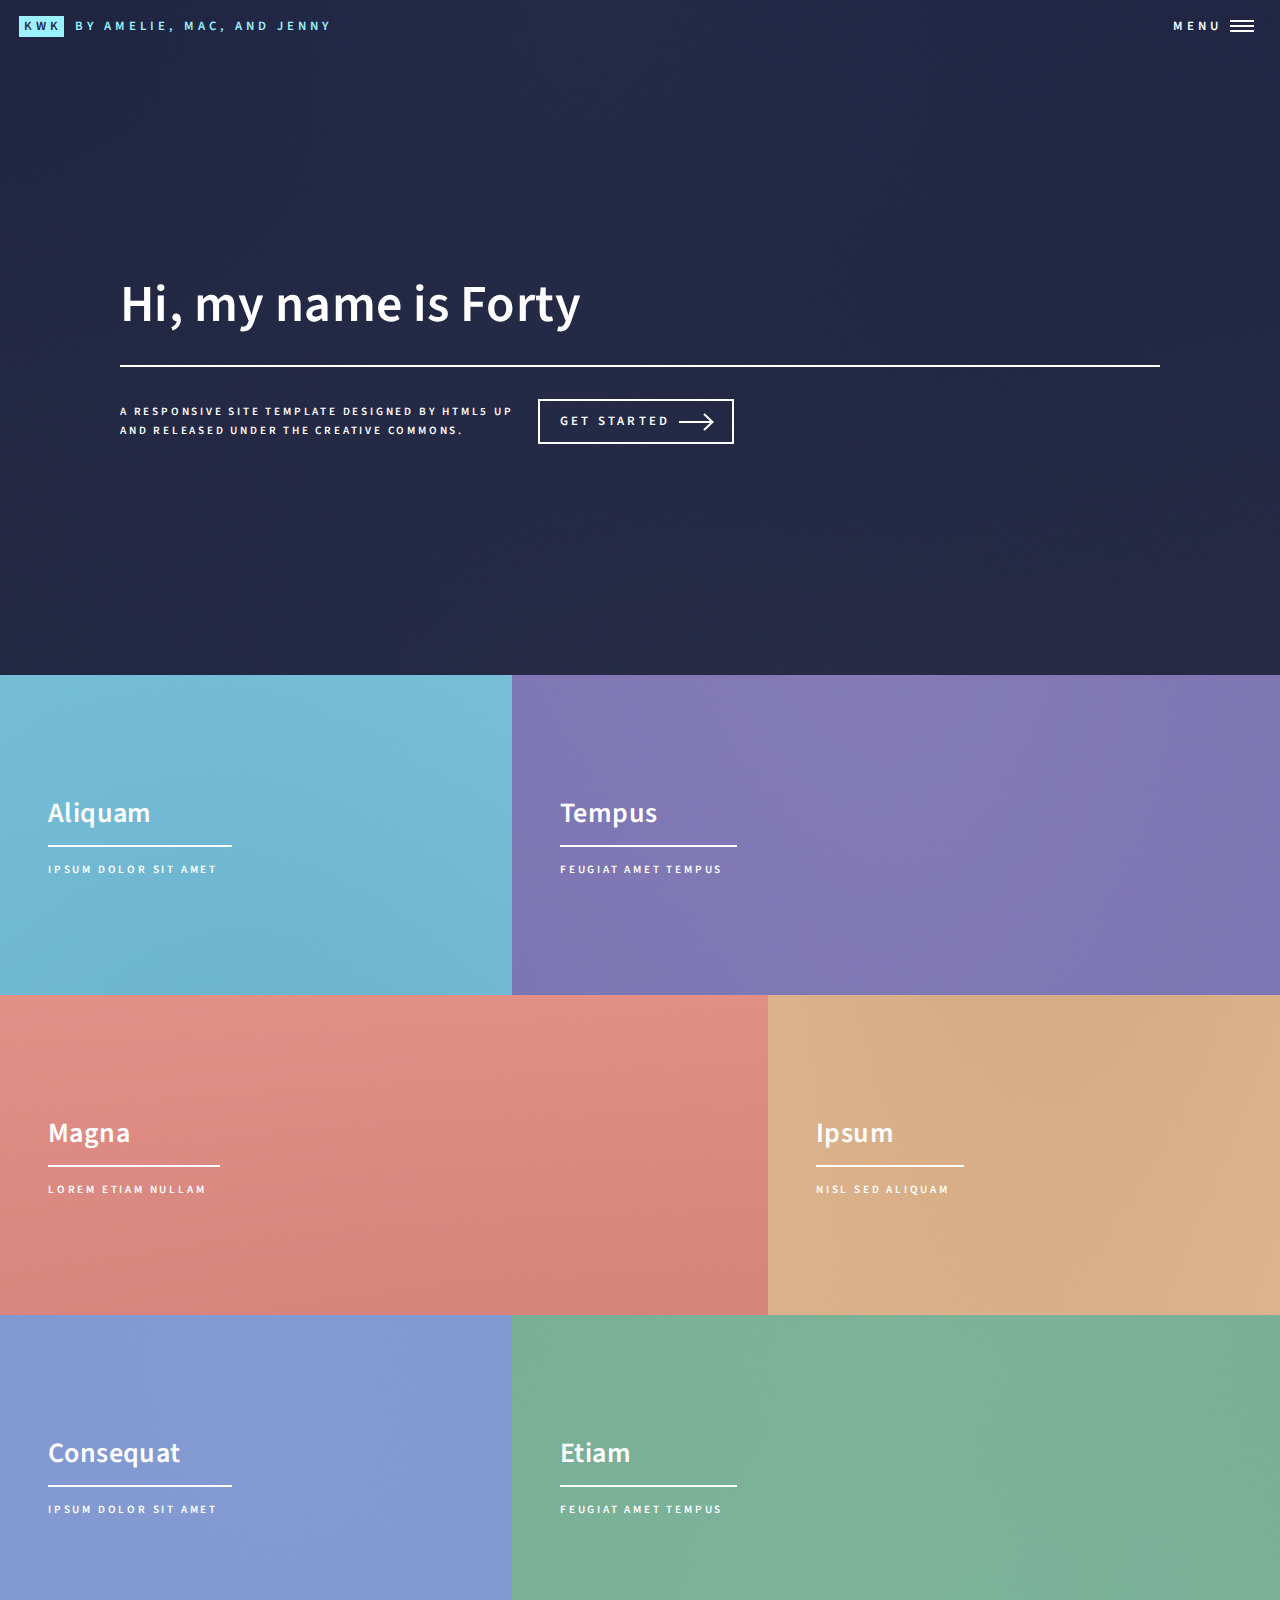
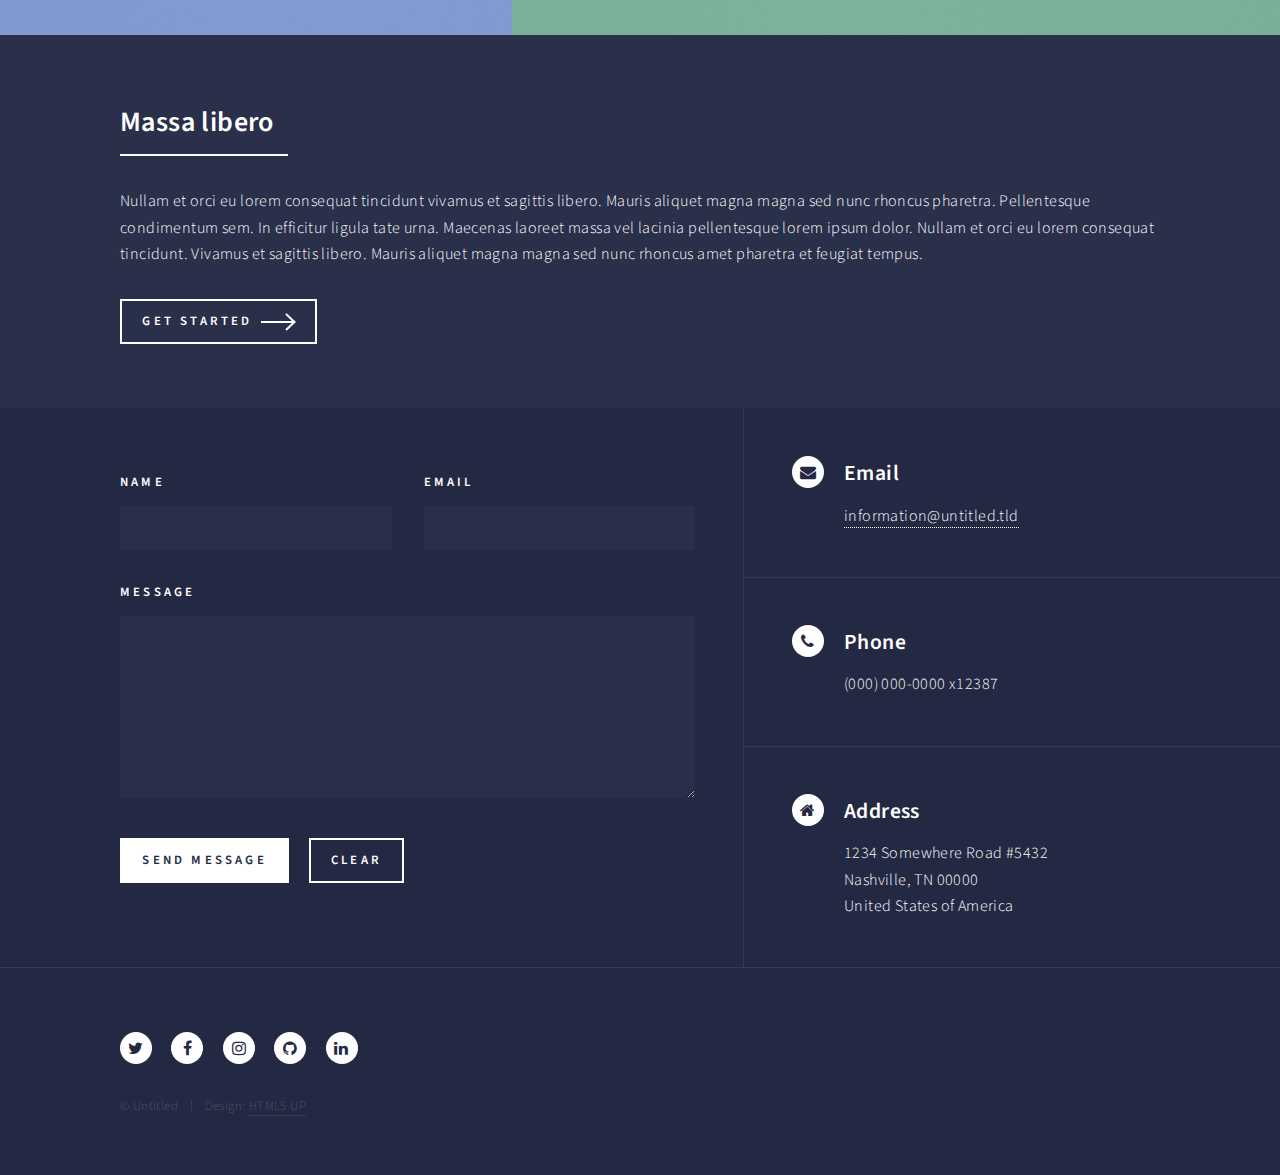
==== index.html @ 44b072e2 "Worked on website" ====
<!DOCTYPE HTML>
<!--
	Forty by HTML5 UP
	html5up.net | @ajlkn
	Free for personal and commercial use under the CCA 3.0 license (html5up.net/license)
-->
<html>
	<head>
		
		<meta charset="utf-8" />
		<meta name="viewport" content="width=device-width, initial-scale=1, user-scalable=no" />
		<!--[if lte IE 8]><script src="assets/js/ie/html5shiv.js"></script><![endif]-->
		<link rel="stylesheet" href="assets/css/main.css" />
		<!--[if lte IE 9]><link rel="stylesheet" href="assets/css/ie9.css" /><![endif]-->
		<!--[if lte IE 8]><link rel="stylesheet" href="assets/css/ie8.css" /><![endif]-->
	</head>
	<body>

		<!-- Wrapper -->
			<div id="wrapper">

				<!-- Header -->
					<header id="header" class="alt">
						<a href="index.html" class="logo"><strong>KWK</strong> <span>by Amelie, Mac, and Jenny</span></a>
						<nav>
							<a href="#menu">Menu</a>
						</nav>
					</header>

			

				<!-- Banner -->
					<section id="banner" class="major">
						<div class="inner">
							<header class="major">
								<h1>Hi, my name is Forty</h1>
							</header>
							<div class="content">
								<p>A responsive site template designed by HTML5 UP<br />
								and released under the Creative Commons.</p>
								<ul class="actions">
									<li><a href="#one" class="button next scrolly">Get Started</a></li>
								</ul>
							</div>
						</div>
					</section>

				<!-- Main -->
					<div id="main">

						<!-- One -->
							<section id="one" class="tiles">
								<article>
									<span class="image">
										<img src="images/pic01.jpg" alt="" />
									</span>
									<header class="major">
										<h3><a href="landing.html" class="link">Aliquam</a></h3>
										<p>Ipsum dolor sit amet</p>
									</header>
								</article>
								<article>
									<span class="image">
										<img src="images/pic02.jpg" alt="" />
									</span>
									<header class="major">
										<h3><a href="landing.html" class="link">Tempus</a></h3>
										<p>feugiat amet tempus</p>
									</header>
								</article>
								<article>
									<span class="image">
										<img src="images/pic03.jpg" alt="" />
									</span>
									<header class="major">
										<h3><a href="landing.html" class="link">Magna</a></h3>
										<p>Lorem etiam nullam</p>
									</header>
								</article>
								<article>
									<span class="image">
										<img src="images/pic04.jpg" alt="" />
									</span>
									<header class="major">
										<h3><a href="landing.html" class="link">Ipsum</a></h3>
										<p>Nisl sed aliquam</p>
									</header>
								</article>
								<article>
									<span class="image">
										<img src="images/pic05.jpg" alt="" />
									</span>
									<header class="major">
										<h3><a href="landing.html" class="link">Consequat</a></h3>
										<p>Ipsum dolor sit amet</p>
									</header>
								</article>
								<article>
									<span class="image">
										<img src="images/pic06.jpg" alt="" />
									</span>
									<header class="major">
										<h3><a href="landing.html" class="link">Etiam</a></h3>
										<p>Feugiat amet tempus</p>
									</header>
								</article>
							</section>

						<!-- Two -->
							<section id="two">
								<div class="inner">
									<header class="major">
										<h2>Massa libero</h2>
									</header>
									<p>Nullam et orci eu lorem consequat tincidunt vivamus et sagittis libero. Mauris aliquet magna magna sed nunc rhoncus pharetra. Pellentesque condimentum sem. In efficitur ligula tate urna. Maecenas laoreet massa vel lacinia pellentesque lorem ipsum dolor. Nullam et orci eu lorem consequat tincidunt. Vivamus et sagittis libero. Mauris aliquet magna magna sed nunc rhoncus amet pharetra et feugiat tempus.</p>
									<ul class="actions">
										<li><a href="landing.html" class="button next">Get Started</a></li>
									</ul>
								</div>
							</section>

					</div>

				<!-- Contact -->
					<section id="contact">
						<div class="inner">
							<section>
								<form method="post" action="#">
									<div class="field half first">
										<label for="name">Name</label>
										<input type="text" name="name" id="name" />
									</div>
									<div class="field half">
										<label for="email">Email</label>
										<input type="text" name="email" id="email" />
									</div>
									<div class="field">
										<label for="message">Message</label>
										<textarea name="message" id="message" rows="6"></textarea>
									</div>
									<ul class="actions">
										<li><input type="submit" value="Send Message" class="special" /></li>
										<li><input type="reset" value="Clear" /></li>
									</ul>
								</form>
							</section>
							<section class="split">
								<section>
									<div class="contact-method">
										<span class="icon alt fa-envelope"></span>
										<h3>Email</h3>
										<a href="#">information@untitled.tld</a>
									</div>
								</section>
								<section>
									<div class="contact-method">
										<span class="icon alt fa-phone"></span>
										<h3>Phone</h3>
										<span>(000) 000-0000 x12387</span>
									</div>
								</section>
								<section>
									<div class="contact-method">
										<span class="icon alt fa-home"></span>
										<h3>Address</h3>
										<span>1234 Somewhere Road #5432<br />
										Nashville, TN 00000<br />
										United States of America</span>
									</div>
								</section>
							</section>
						</div>
					</section>

				<!-- Footer -->
					<footer id="footer">
						<div class="inner">
							<ul class="icons">
								<li><a href="#" class="icon alt fa-twitter"><span class="label">Twitter</span></a></li>
								<li><a href="#" class="icon alt fa-facebook"><span class="label">Facebook</span></a></li>
								<li><a href="#" class="icon alt fa-instagram"><span class="label">Instagram</span></a></li>
								<li><a href="#" class="icon alt fa-github"><span class="label">GitHub</span></a></li>
								<li><a href="#" class="icon alt fa-linkedin"><span class="label">LinkedIn</span></a></li>
							</ul>
							<ul class="copyright">
								<li>&copy; Untitled</li><li>Design: <a href="https://html5up.net">HTML5 UP</a></li>
							</ul>
						</div>
					</footer>

			</div>

		<!-- Scripts -->
			<script src="assets/js/jquery.min.js"></script>
			<script src="assets/js/jquery.scrolly.min.js"></script>
			<script src="assets/js/jquery.scrollex.min.js"></script>
			<script src="assets/js/skel.min.js"></script>
			<script src="assets/js/util.js"></script>
			<!--[if lte IE 8]><script src="assets/js/ie/respond.min.js"></script><![endif]-->
			<script src="assets/js/main.js"></script>

	</body>
</html>
---- assets/css/main.css ----
@import url(font-awesome.min.css);
@import url("https://fonts.googleapis.com/css?family=Source+Sans+Pro:300,300italic,600,600italic");

/*
	Forty by HTML5 UP
	html5up.net | @ajlkn
	Free for personal and commercial use under the CCA 3.0 license (html5up.net/license)
*/

/* Reset */

	html, body, div, span, applet, object, iframe, h1, h2, h3, h4, h5, h6, p, blockquote, pre, a, abbr, acronym, address, big, cite, code, del, dfn, em, img, ins, kbd, q, s, samp, small, strike, strong, sub, sup, tt, var, b, u, i, center, dl, dt, dd, ol, ul, li, fieldset, form, label, legend, table, caption, tbody, tfoot, thead, tr, th, td, article, aside, canvas, details, embed, figure, figcaption, footer, header, hgroup, menu, nav, output, ruby, section, summary, time, mark, audio, video {
		margin: 0;
		padding: 0;
		border: 0;
		font-size: 100%;
		font: inherit;
		vertical-align: baseline;
	}

	article, aside, details, figcaption, figure, footer, header, hgroup, menu, nav, section {
		display: block;
	}

	body {
		line-height: 1;
	}

	ol, ul {
		list-style: none;
	}

	blockquote, q {
		quotes: none;
	}

	blockquote:before, blockquote:after, q:before, q:after {
		content: '';
		content: none;
	}

	table {
		border-collapse: collapse;
		border-spacing: 0;
	}

	body {
		-webkit-text-size-adjust: none;
	}

/* Box Model */

	*, *:before, *:after {
		-moz-box-sizing: border-box;
		-webkit-box-sizing: border-box;
		box-sizing: border-box;
	}

/* Grid */

	.row {
		border-bottom: solid 1px transparent;
		-moz-box-sizing: border-box;
		-webkit-box-sizing: border-box;
		box-sizing: border-box;
	}

	.row > * {
		float: left;
		-moz-box-sizing: border-box;
		-webkit-box-sizing: border-box;
		box-sizing: border-box;
	}

	.row:after, .row:before {
		content: '';
		display: block;
		clear: both;
		height: 0;
	}

	.row.uniform > * > :first-child {
		margin-top: 0;
	}

	.row.uniform > * > :last-child {
		margin-bottom: 0;
	}

	.row.\30 \25 > * {
		padding: 0 0 0 0em;
	}

	.row.\30 \25 {
		margin: 0 0 -1px 0em;
	}

	.row.uniform.\30 \25 > * {
		padding: 0em 0 0 0em;
	}

	.row.uniform.\30 \25 {
		margin: 0em 0 -1px 0em;
	}

	.row > * {
		padding: 0 0 0 2em;
	}

	.row {
		margin: 0 0 -1px -2em;
	}

	.row.uniform > * {
		padding: 2em 0 0 2em;
	}

	.row.uniform {
		margin: -2em 0 -1px -2em;
	}

	.row.\32 00\25 > * {
		padding: 0 0 0 4em;
	}

	.row.\32 00\25 {
		margin: 0 0 -1px -4em;
	}

	.row.uniform.\32 00\25 > * {
		padding: 4em 0 0 4em;
	}

	.row.uniform.\32 00\25 {
		margin: -4em 0 -1px -4em;
	}

	.row.\31 50\25 > * {
		padding: 0 0 0 3em;
	}

	.row.\31 50\25 {
		margin: 0 0 -1px -3em;
	}

	.row.uniform.\31 50\25 > * {
		padding: 3em 0 0 3em;
	}

	.row.uniform.\31 50\25 {
		margin: -3em 0 -1px -3em;
	}

	.row.\35 0\25 > * {
		padding: 0 0 0 1em;
	}

	.row.\35 0\25 {
		margin: 0 0 -1px -1em;
	}

	.row.uniform.\35 0\25 > * {
		padding: 1em 0 0 1em;
	}

	.row.uniform.\35 0\25 {
		margin: -1em 0 -1px -1em;
	}

	.row.\32 5\25 > * {
		padding: 0 0 0 0.5em;
	}

	.row.\32 5\25 {
		margin: 0 0 -1px -0.5em;
	}

	.row.uniform.\32 5\25 > * {
		padding: 0.5em 0 0 0.5em;
	}

	.row.uniform.\32 5\25 {
		margin: -0.5em 0 -1px -0.5em;
	}

	.\31 2u, .\31 2u\24 {
		width: 100%;
		clear: none;
		margin-left: 0;
	}

	.\31 1u, .\31 1u\24 {
		width: 91.6666666667%;
		clear: none;
		margin-left: 0;
	}

	.\31 0u, .\31 0u\24 {
		width: 83.3333333333%;
		clear: none;
		margin-left: 0;
	}

	.\39 u, .\39 u\24 {
		width: 75%;
		clear: none;
		margin-left: 0;
	}

	.\38 u, .\38 u\24 {
		width: 66.6666666667%;
		clear: none;
		margin-left: 0;
	}

	.\37 u, .\37 u\24 {
		width: 58.3333333333%;
		clear: none;
		margin-left: 0;
	}

	.\36 u, .\36 u\24 {
		width: 50%;
		clear: none;
		margin-left: 0;
	}

	.\35 u, .\35 u\24 {
		width: 41.6666666667%;
		clear: none;
		margin-left: 0;
	}

	.\34 u, .\34 u\24 {
		width: 33.3333333333%;
		clear: none;
		margin-left: 0;
	}

	.\33 u, .\33 u\24 {
		width: 25%;
		clear: none;
		margin-left: 0;
	}

	.\32 u, .\32 u\24 {
		width: 16.6666666667%;
		clear: none;
		margin-left: 0;
	}

	.\31 u, .\31 u\24 {
		width: 8.3333333333%;
		clear: none;
		margin-left: 0;
	}

	.\31 2u\24 + *,
	.\31 1u\24 + *,
	.\31 0u\24 + *,
	.\39 u\24 + *,
	.\38 u\24 + *,
	.\37 u\24 + *,
	.\36 u\24 + *,
	.\35 u\24 + *,
	.\34 u\24 + *,
	.\33 u\24 + *,
	.\32 u\24 + *,
	.\31 u\24 + * {
		clear: left;
	}

	.\-11u {
		margin-left: 91.66667%;
	}

	.\-10u {
		margin-left: 83.33333%;
	}

	.\-9u {
		margin-left: 75%;
	}

	.\-8u {
		margin-left: 66.66667%;
	}

	.\-7u {
		margin-left: 58.33333%;
	}

	.\-6u {
		margin-left: 50%;
	}

	.\-5u {
		margin-left: 41.66667%;
	}

	.\-4u {
		margin-left: 33.33333%;
	}

	.\-3u {
		margin-left: 25%;
	}

	.\-2u {
		margin-left: 16.66667%;
	}

	.\-1u {
		margin-left: 8.33333%;
	}

	@media screen and (max-width: 1680px) {

		.row > * {
			padding: 0 0 0 2em;
		}

		.row {
			margin: 0 0 -1px -2em;
		}

		.row.uniform > * {
			padding: 2em 0 0 2em;
		}

		.row.uniform {
			margin: -2em 0 -1px -2em;
		}

		.row.\32 00\25 > * {
			padding: 0 0 0 4em;
		}

		.row.\32 00\25 {
			margin: 0 0 -1px -4em;
		}

		.row.uniform.\32 00\25 > * {
			padding: 4em 0 0 4em;
		}

		.row.uniform.\32 00\25 {
			margin: -4em 0 -1px -4em;
		}

		.row.\31 50\25 > * {
			padding: 0 0 0 3em;
		}

		.row.\31 50\25 {
			margin: 0 0 -1px -3em;
		}

		.row.uniform.\31 50\25 > * {
			padding: 3em 0 0 3em;
		}

		.row.uniform.\31 50\25 {
			margin: -3em 0 -1px -3em;
		}

		.row.\35 0\25 > * {
			padding: 0 0 0 1em;
		}

		.row.\35 0\25 {
			margin: 0 0 -1px -1em;
		}

		.row.uniform.\35 0\25 > * {
			padding: 1em 0 0 1em;
		}

		.row.uniform.\35 0\25 {
			margin: -1em 0 -1px -1em;
		}

		.row.\32 5\25 > * {
			padding: 0 0 0 0.5em;
		}

		.row.\32 5\25 {
			margin: 0 0 -1px -0.5em;
		}

		.row.uniform.\32 5\25 > * {
			padding: 0.5em 0 0 0.5em;
		}

		.row.uniform.\32 5\25 {
			margin: -0.5em 0 -1px -0.5em;
		}

		.\31 2u\28xlarge\29, .\31 2u\24\28xlarge\29 {
			width: 100%;
			clear: none;
			margin-left: 0;
		}

		.\31 1u\28xlarge\29, .\31 1u\24\28xlarge\29 {
			width: 91.6666666667%;
			clear: none;
			margin-left: 0;
		}

		.\31 0u\28xlarge\29, .\31 0u\24\28xlarge\29 {
			width: 83.3333333333%;
			clear: none;
			margin-left: 0;
		}

		.\39 u\28xlarge\29, .\39 u\24\28xlarge\29 {
			width: 75%;
			clear: none;
			margin-left: 0;
		}

		.\38 u\28xlarge\29, .\38 u\24\28xlarge\29 {
			width: 66.6666666667%;
			clear: none;
			margin-left: 0;
		}

		.\37 u\28xlarge\29, .\37 u\24\28xlarge\29 {
			width: 58.3333333333%;
			clear: none;
			margin-left: 0;
		}

		.\36 u\28xlarge\29, .\36 u\24\28xlarge\29 {
			width: 50%;
			clear: none;
			margin-left: 0;
		}

		.\35 u\28xlarge\29, .\35 u\24\28xlarge\29 {
			width: 41.6666666667%;
			clear: none;
			margin-left: 0;
		}

		.\34 u\28xlarge\29, .\34 u\24\28xlarge\29 {
			width: 33.3333333333%;
			clear: none;
			margin-left: 0;
		}

		.\33 u\28xlarge\29, .\33 u\24\28xlarge\29 {
			width: 25%;
			clear: none;
			margin-left: 0;
		}

		.\32 u\28xlarge\29, .\32 u\24\28xlarge\29 {
			width: 16.6666666667%;
			clear: none;
			margin-left: 0;
		}

		.\31 u\28xlarge\29, .\31 u\24\28xlarge\29 {
			width: 8.3333333333%;
			clear: none;
			margin-left: 0;
		}

		.\31 2u\24\28xlarge\29 + *,
		.\31 1u\24\28xlarge\29 + *,
		.\31 0u\24\28xlarge\29 + *,
		.\39 u\24\28xlarge\29 + *,
		.\38 u\24\28xlarge\29 + *,
		.\37 u\24\28xlarge\29 + *,
		.\36 u\24\28xlarge\29 + *,
		.\35 u\24\28xlarge\29 + *,
		.\34 u\24\28xlarge\29 + *,
		.\33 u\24\28xlarge\29 + *,
		.\32 u\24\28xlarge\29 + *,
		.\31 u\24\28xlarge\29 + * {
			clear: left;
		}

		.\-11u\28xlarge\29 {
			margin-left: 91.66667%;
		}

		.\-10u\28xlarge\29 {
			margin-left: 83.33333%;
		}

		.\-9u\28xlarge\29 {
			margin-left: 75%;
		}

		.\-8u\28xlarge\29 {
			margin-left: 66.66667%;
		}

		.\-7u\28xlarge\29 {
			margin-left: 58.33333%;
		}

		.\-6u\28xlarge\29 {
			margin-left: 50%;
		}

		.\-5u\28xlarge\29 {
			margin-left: 41.66667%;
		}

		.\-4u\28xlarge\29 {
			margin-left: 33.33333%;
		}

		.\-3u\28xlarge\29 {
			margin-left: 25%;
		}

		.\-2u\28xlarge\29 {
			margin-left: 16.66667%;
		}

		.\-1u\28xlarge\29 {
			margin-left: 8.33333%;
		}

	}

	@media screen and (max-width: 1280px) {

		.row > * {
			padding: 0 0 0 1.5em;
		}

		.row {
			margin: 0 0 -1px -1.5em;
		}

		.row.uniform > * {
			padding: 1.5em 0 0 1.5em;
		}

		.row.uniform {
			margin: -1.5em 0 -1px -1.5em;
		}

		.row.\32 00\25 > * {
			padding: 0 0 0 3em;
		}

		.row.\32 00\25 {
			margin: 0 0 -1px -3em;
		}

		.row.uniform.\32 00\25 > * {
			padding: 3em 0 0 3em;
		}

		.row.uniform.\32 00\25 {
			margin: -3em 0 -1px -3em;
		}

		.row.\31 50\25 > * {
			padding: 0 0 0 2.25em;
		}

		.row.\31 50\25 {
			margin: 0 0 -1px -2.25em;
		}

		.row.uniform.\31 50\25 > * {
			padding: 2.25em 0 0 2.25em;
		}

		.row.uniform.\31 50\25 {
			margin: -2.25em 0 -1px -2.25em;
		}

		.row.\35 0\25 > * {
			padding: 0 0 0 0.75em;
		}

		.row.\35 0\25 {
			margin: 0 0 -1px -0.75em;
		}

		.row.uniform.\35 0\25 > * {
			padding: 0.75em 0 0 0.75em;
		}

		.row.uniform.\35 0\25 {
			margin: -0.75em 0 -1px -0.75em;
		}

		.row.\32 5\25 > * {
			padding: 0 0 0 0.375em;
		}

		.row.\32 5\25 {
			margin: 0 0 -1px -0.375em;
		}

		.row.uniform.\32 5\25 > * {
			padding: 0.375em 0 0 0.375em;
		}

		.row.uniform.\32 5\25 {
			margin: -0.375em 0 -1px -0.375em;
		}

		.\31 2u\28large\29, .\31 2u\24\28large\29 {
			width: 100%;
			clear: none;
			margin-left: 0;
		}

		.\31 1u\28large\29, .\31 1u\24\28large\29 {
			width: 91.6666666667%;
			clear: none;
			margin-left: 0;
		}

		.\31 0u\28large\29, .\31 0u\24\28large\29 {
			width: 83.3333333333%;
			clear: none;
			margin-left: 0;
		}

		.\39 u\28large\29, .\39 u\24\28large\29 {
			width: 75%;
			clear: none;
			margin-left: 0;
		}

		.\38 u\28large\29, .\38 u\24\28large\29 {
			width: 66.6666666667%;
			clear: none;
			margin-left: 0;
		}

		.\37 u\28large\29, .\37 u\24\28large\29 {
			width: 58.3333333333%;
			clear: none;
			margin-left: 0;
		}

		.\36 u\28large\29, .\36 u\24\28large\29 {
			width: 50%;
			clear: none;
			margin-left: 0;
		}

		.\35 u\28large\29, .\35 u\24\28large\29 {
			width: 41.6666666667%;
			clear: none;
			margin-left: 0;
		}

		.\34 u\28large\29, .\34 u\24\28large\29 {
			width: 33.3333333333%;
			clear: none;
			margin-left: 0;
		}

		.\33 u\28large\29, .\33 u\24\28large\29 {
			width: 25%;
			clear: none;
			margin-left: 0;
		}

		.\32 u\28large\29, .\32 u\24\28large\29 {
			width: 16.6666666667%;
			clear: none;
			margin-left: 0;
		}

		.\31 u\28large\29, .\31 u\24\28large\29 {
			width: 8.3333333333%;
			clear: none;
			margin-left: 0;
		}

		.\31 2u\24\28large\29 + *,
		.\31 1u\24\28large\29 + *,
		.\31 0u\24\28large\29 + *,
		.\39 u\24\28large\29 + *,
		.\38 u\24\28large\29 + *,
		.\37 u\24\28large\29 + *,
		.\36 u\24\28large\29 + *,
		.\35 u\24\28large\29 + *,
		.\34 u\24\28large\29 + *,
		.\33 u\24\28large\29 + *,
		.\32 u\24\28large\29 + *,
		.\31 u\24\28large\29 + * {
			clear: left;
		}

		.\-11u\28large\29 {
			margin-left: 91.66667%;
		}

		.\-10u\28large\29 {
			margin-left: 83.33333%;
		}

		.\-9u\28large\29 {
			margin-left: 75%;
		}

		.\-8u\28large\29 {
			margin-left: 66.66667%;
		}

		.\-7u\28large\29 {
			margin-left: 58.33333%;
		}

		.\-6u\28large\29 {
			margin-left: 50%;
		}

		.\-5u\28large\29 {
			margin-left: 41.66667%;
		}

		.\-4u\28large\29 {
			margin-left: 33.33333%;
		}

		.\-3u\28large\29 {
			margin-left: 25%;
		}

		.\-2u\28large\29 {
			margin-left: 16.66667%;
		}

		.\-1u\28large\29 {
			margin-left: 8.33333%;
		}

	}

	@media screen and (max-width: 980px) {

		.row > * {
			padding: 0 0 0 1.5em;
		}

		.row {
			margin: 0 0 -1px -1.5em;
		}

		.row.uniform > * {
			padding: 1.5em 0 0 1.5em;
		}

		.row.uniform {
			margin: -1.5em 0 -1px -1.5em;
		}

		.row.\32 00\25 > * {
			padding: 0 0 0 3em;
		}

		.row.\32 00\25 {
			margin: 0 0 -1px -3em;
		}

		.row.uniform.\32 00\25 > * {
			padding: 3em 0 0 3em;
		}

		.row.uniform.\32 00\25 {
			margin: -3em 0 -1px -3em;
		}

		.row.\31 50\25 > * {
			padding: 0 0 0 2.25em;
		}

		.row.\31 50\25 {
			margin: 0 0 -1px -2.25em;
		}

		.row.uniform.\31 50\25 > * {
			padding: 2.25em 0 0 2.25em;
		}

		.row.uniform.\31 50\25 {
			margin: -2.25em 0 -1px -2.25em;
		}

		.row.\35 0\25 > * {
			padding: 0 0 0 0.75em;
		}

		.row.\35 0\25 {
			margin: 0 0 -1px -0.75em;
		}

		.row.uniform.\35 0\25 > * {
			padding: 0.75em 0 0 0.75em;
		}

		.row.uniform.\35 0\25 {
			margin: -0.75em 0 -1px -0.75em;
		}

		.row.\32 5\25 > * {
			padding: 0 0 0 0.375em;
		}

		.row.\32 5\25 {
			margin: 0 0 -1px -0.375em;
		}

		.row.uniform.\32 5\25 > * {
			padding: 0.375em 0 0 0.375em;
		}

		.row.uniform.\32 5\25 {
			margin: -0.375em 0 -1px -0.375em;
		}

		.\31 2u\28medium\29, .\31 2u\24\28medium\29 {
			width: 100%;
			clear: none;
			margin-left: 0;
		}

		.\31 1u\28medium\29, .\31 1u\24\28medium\29 {
			width: 91.6666666667%;
			clear: none;
			margin-left: 0;
		}

		.\31 0u\28medium\29, .\31 0u\24\28medium\29 {
			width: 83.3333333333%;
			clear: none;
			margin-left: 0;
		}

		.\39 u\28medium\29, .\39 u\24\28medium\29 {
			width: 75%;
			clear: none;
			margin-left: 0;
		}

		.\38 u\28medium\29, .\38 u\24\28medium\29 {
			width: 66.6666666667%;
			clear: none;
			margin-left: 0;
		}

		.\37 u\28medium\29, .\37 u\24\28medium\29 {
			width: 58.3333333333%;
			clear: none;
			margin-left: 0;
		}

		.\36 u\28medium\29, .\36 u\24\28medium\29 {
			width: 50%;
			clear: none;
			margin-left: 0;
		}

		.\35 u\28medium\29, .\35 u\24\28medium\29 {
			width: 41.6666666667%;
			clear: none;
			margin-left: 0;
		}

		.\34 u\28medium\29, .\34 u\24\28medium\29 {
			width: 33.3333333333%;
			clear: none;
			margin-left: 0;
		}

		.\33 u\28medium\29, .\33 u\24\28medium\29 {
			width: 25%;
			clear: none;
			margin-left: 0;
		}

		.\32 u\28medium\29, .\32 u\24\28medium\29 {
			width: 16.6666666667%;
			clear: none;
			margin-left: 0;
		}

		.\31 u\28medium\29, .\31 u\24\28medium\29 {
			width: 8.3333333333%;
			clear: none;
			margin-left: 0;
		}

		.\31 2u\24\28medium\29 + *,
		.\31 1u\24\28medium\29 + *,
		.\31 0u\24\28medium\29 + *,
		.\39 u\24\28medium\29 + *,
		.\38 u\24\28medium\29 + *,
		.\37 u\24\28medium\29 + *,
		.\36 u\24\28medium\29 + *,
		.\35 u\24\28medium\29 + *,
		.\34 u\24\28medium\29 + *,
		.\33 u\24\28medium\29 + *,
		.\32 u\24\28medium\29 + *,
		.\31 u\24\28medium\29 + * {
			clear: left;
		}

		.\-11u\28medium\29 {
			margin-left: 91.66667%;
		}

		.\-10u\28medium\29 {
			margin-left: 83.33333%;
		}

		.\-9u\28medium\29 {
			margin-left: 75%;
		}

		.\-8u\28medium\29 {
			margin-left: 66.66667%;
		}

		.\-7u\28medium\29 {
			margin-left: 58.33333%;
		}

		.\-6u\28medium\29 {
			margin-left: 50%;
		}

		.\-5u\28medium\29 {
			margin-left: 41.66667%;
		}

		.\-4u\28medium\29 {
			margin-left: 33.33333%;
		}

		.\-3u\28medium\29 {
			margin-left: 25%;
		}

		.\-2u\28medium\29 {
			margin-left: 16.66667%;
		}

		.\-1u\28medium\29 {
			margin-left: 8.33333%;
		}

	}

	@media screen and (max-width: 736px) {

		.row > * {
			padding: 0 0 0 1.25em;
		}

		.row {
			margin: 0 0 -1px -1.25em;
		}

		.row.uniform > * {
			padding: 1.25em 0 0 1.25em;
		}

		.row.uniform {
			margin: -1.25em 0 -1px -1.25em;
		}

		.row.\32 00\25 > * {
			padding: 0 0 0 2.5em;
		}

		.row.\32 00\25 {
			margin: 0 0 -1px -2.5em;
		}

		.row.uniform.\32 00\25 > * {
			padding: 2.5em 0 0 2.5em;
		}

		.row.uniform.\32 00\25 {
			margin: -2.5em 0 -1px -2.5em;
		}

		.row.\31 50\25 > * {
			padding: 0 0 0 1.875em;
		}

		.row.\31 50\25 {
			margin: 0 0 -1px -1.875em;
		}

		.row.uniform.\31 50\25 > * {
			padding: 1.875em 0 0 1.875em;
		}

		.row.uniform.\31 50\25 {
			margin: -1.875em 0 -1px -1.875em;
		}

		.row.\35 0\25 > * {
			padding: 0 0 0 0.625em;
		}

		.row.\35 0\25 {
			margin: 0 0 -1px -0.625em;
		}

		.row.uniform.\35 0\25 > * {
			padding: 0.625em 0 0 0.625em;
		}

		.row.uniform.\35 0\25 {
			margin: -0.625em 0 -1px -0.625em;
		}

		.row.\32 5\25 > * {
			padding: 0 0 0 0.3125em;
		}

		.row.\32 5\25 {
			margin: 0 0 -1px -0.3125em;
		}

		.row.uniform.\32 5\25 > * {
			padding: 0.3125em 0 0 0.3125em;
		}

		.row.uniform.\32 5\25 {
			margin: -0.3125em 0 -1px -0.3125em;
		}

		.\31 2u\28small\29, .\31 2u\24\28small\29 {
			width: 100%;
			clear: none;
			margin-left: 0;
		}

		.\31 1u\28small\29, .\31 1u\24\28small\29 {
			width: 91.6666666667%;
			clear: none;
			margin-left: 0;
		}

		.\31 0u\28small\29, .\31 0u\24\28small\29 {
			width: 83.3333333333%;
			clear: none;
			margin-left: 0;
		}

		.\39 u\28small\29, .\39 u\24\28small\29 {
			width: 75%;
			clear: none;
			margin-left: 0;
		}

		.\38 u\28small\29, .\38 u\24\28small\29 {
			width: 66.6666666667%;
			clear: none;
			margin-left: 0;
		}

		.\37 u\28small\29, .\37 u\24\28small\29 {
			width: 58.3333333333%;
			clear: none;
			margin-left: 0;
		}

		.\36 u\28small\29, .\36 u\24\28small\29 {
			width: 50%;
			clear: none;
			margin-left: 0;
		}

		.\35 u\28small\29, .\35 u\24\28small\29 {
			width: 41.6666666667%;
			clear: none;
			margin-left: 0;
		}

		.\34 u\28small\29, .\34 u\24\28small\29 {
			width: 33.3333333333%;
			clear: none;
			margin-left: 0;
		}

		.\33 u\28small\29, .\33 u\24\28small\29 {
			width: 25%;
			clear: none;
			margin-left: 0;
		}

		.\32 u\28small\29, .\32 u\24\28small\29 {
			width: 16.6666666667%;
			clear: none;
			margin-left: 0;
		}

		.\31 u\28small\29, .\31 u\24\28small\29 {
			width: 8.3333333333%;
			clear: none;
			margin-left: 0;
		}

		.\31 2u\24\28small\29 + *,
		.\31 1u\24\28small\29 + *,
		.\31 0u\24\28small\29 + *,
		.\39 u\24\28small\29 + *,
		.\38 u\24\28small\29 + *,
		.\37 u\24\28small\29 + *,
		.\36 u\24\28small\29 + *,
		.\35 u\24\28small\29 + *,
		.\34 u\24\28small\29 + *,
		.\33 u\24\28small\29 + *,
		.\32 u\24\28small\29 + *,
		.\31 u\24\28small\29 + * {
			clear: left;
		}

		.\-11u\28small\29 {
			margin-left: 91.66667%;
		}

		.\-10u\28small\29 {
			margin-left: 83.33333%;
		}

		.\-9u\28small\29 {
			margin-left: 75%;
		}

		.\-8u\28small\29 {
			margin-left: 66.66667%;
		}

		.\-7u\28small\29 {
			margin-left: 58.33333%;
		}

		.\-6u\28small\29 {
			margin-left: 50%;
		}

		.\-5u\28small\29 {
			margin-left: 41.66667%;
		}

		.\-4u\28small\29 {
			margin-left: 33.33333%;
		}

		.\-3u\28small\29 {
			margin-left: 25%;
		}

		.\-2u\28small\29 {
			margin-left: 16.66667%;
		}

		.\-1u\28small\29 {
			margin-left: 8.33333%;
		}

	}

	@media screen and (max-width: 480px) {

		.row > * {
			padding: 0 0 0 1.25em;
		}

		.row {
			margin: 0 0 -1px -1.25em;
		}

		.row.uniform > * {
			padding: 1.25em 0 0 1.25em;
		}

		.row.uniform {
			margin: -1.25em 0 -1px -1.25em;
		}

		.row.\32 00\25 > * {
			padding: 0 0 0 2.5em;
		}

		.row.\32 00\25 {
			margin: 0 0 -1px -2.5em;
		}

		.row.uniform.\32 00\25 > * {
			padding: 2.5em 0 0 2.5em;
		}

		.row.uniform.\32 00\25 {
			margin: -2.5em 0 -1px -2.5em;
		}

		.row.\31 50\25 > * {
			padding: 0 0 0 1.875em;
		}

		.row.\31 50\25 {
			margin: 0 0 -1px -1.875em;
		}

		.row.uniform.\31 50\25 > * {
			padding: 1.875em 0 0 1.875em;
		}

		.row.uniform.\31 50\25 {
			margin: -1.875em 0 -1px -1.875em;
		}

		.row.\35 0\25 > * {
			padding: 0 0 0 0.625em;
		}

		.row.\35 0\25 {
			margin: 0 0 -1px -0.625em;
		}

		.row.uniform.\35 0\25 > * {
			padding: 0.625em 0 0 0.625em;
		}

		.row.uniform.\35 0\25 {
			margin: -0.625em 0 -1px -0.625em;
		}

		.row.\32 5\25 > * {
			padding: 0 0 0 0.3125em;
		}

		.row.\32 5\25 {
			margin: 0 0 -1px -0.3125em;
		}

		.row.uniform.\32 5\25 > * {
			padding: 0.3125em 0 0 0.3125em;
		}

		.row.uniform.\32 5\25 {
			margin: -0.3125em 0 -1px -0.3125em;
		}

		.\31 2u\28xsmall\29, .\31 2u\24\28xsmall\29 {
			width: 100%;
			clear: none;
			margin-left: 0;
		}

		.\31 1u\28xsmall\29, .\31 1u\24\28xsmall\29 {
			width: 91.6666666667%;
			clear: none;
			margin-left: 0;
		}

		.\31 0u\28xsmall\29, .\31 0u\24\28xsmall\29 {
			width: 83.3333333333%;
			clear: none;
			margin-left: 0;
		}

		.\39 u\28xsmall\29, .\39 u\24\28xsmall\29 {
			width: 75%;
			clear: none;
			margin-left: 0;
		}

		.\38 u\28xsmall\29, .\38 u\24\28xsmall\29 {
			width: 66.6666666667%;
			clear: none;
			margin-left: 0;
		}

		.\37 u\28xsmall\29, .\37 u\24\28xsmall\29 {
			width: 58.3333333333%;
			clear: none;
			margin-left: 0;
		}

		.\36 u\28xsmall\29, .\36 u\24\28xsmall\29 {
			width: 50%;
			clear: none;
			margin-left: 0;
		}

		.\35 u\28xsmall\29, .\35 u\24\28xsmall\29 {
			width: 41.6666666667%;
			clear: none;
			margin-left: 0;
		}

		.\34 u\28xsmall\29, .\34 u\24\28xsmall\29 {
			width: 33.3333333333%;
			clear: none;
			margin-left: 0;
		}

		.\33 u\28xsmall\29, .\33 u\24\28xsmall\29 {
			width: 25%;
			clear: none;
			margin-left: 0;
		}

		.\32 u\28xsmall\29, .\32 u\24\28xsmall\29 {
			width: 16.6666666667%;
			clear: none;
			margin-left: 0;
		}

		.\31 u\28xsmall\29, .\31 u\24\28xsmall\29 {
			width: 8.3333333333%;
			clear: none;
			margin-left: 0;
		}

		.\31 2u\24\28xsmall\29 + *,
		.\31 1u\24\28xsmall\29 + *,
		.\31 0u\24\28xsmall\29 + *,
		.\39 u\24\28xsmall\29 + *,
		.\38 u\24\28xsmall\29 + *,
		.\37 u\24\28xsmall\29 + *,
		.\36 u\24\28xsmall\29 + *,
		.\35 u\24\28xsmall\29 + *,
		.\34 u\24\28xsmall\29 + *,
		.\33 u\24\28xsmall\29 + *,
		.\32 u\24\28xsmall\29 + *,
		.\31 u\24\28xsmall\29 + * {
			clear: left;
		}

		.\-11u\28xsmall\29 {
			margin-left: 91.66667%;
		}

		.\-10u\28xsmall\29 {
			margin-left: 83.33333%;
		}

		.\-9u\28xsmall\29 {
			margin-left: 75%;
		}

		.\-8u\28xsmall\29 {
			margin-left: 66.66667%;
		}

		.\-7u\28xsmall\29 {
			margin-left: 58.33333%;
		}

		.\-6u\28xsmall\29 {
			margin-left: 50%;
		}

		.\-5u\28xsmall\29 {
			margin-left: 41.66667%;
		}

		.\-4u\28xsmall\29 {
			margin-left: 33.33333%;
		}

		.\-3u\28xsmall\29 {
			margin-left: 25%;
		}

		.\-2u\28xsmall\29 {
			margin-left: 16.66667%;
		}

		.\-1u\28xsmall\29 {
			margin-left: 8.33333%;
		}

	}

	@media screen and (max-width: 360px) {

		.row > * {
			padding: 0 0 0 1.25em;
		}

		.row {
			margin: 0 0 -1px -1.25em;
		}

		.row.uniform > * {
			padding: 1.25em 0 0 1.25em;
		}

		.row.uniform {
			margin: -1.25em 0 -1px -1.25em;
		}

		.row.\32 00\25 > * {
			padding: 0 0 0 2.5em;
		}

		.row.\32 00\25 {
			margin: 0 0 -1px -2.5em;
		}

		.row.uniform.\32 00\25 > * {
			padding: 2.5em 0 0 2.5em;
		}

		.row.uniform.\32 00\25 {
			margin: -2.5em 0 -1px -2.5em;
		}

		.row.\31 50\25 > * {
			padding: 0 0 0 1.875em;
		}

		.row.\31 50\25 {
			margin: 0 0 -1px -1.875em;
		}

		.row.uniform.\31 50\25 > * {
			padding: 1.875em 0 0 1.875em;
		}

		.row.uniform.\31 50\25 {
			margin: -1.875em 0 -1px -1.875em;
		}

		.row.\35 0\25 > * {
			padding: 0 0 0 0.625em;
		}

		.row.\35 0\25 {
			margin: 0 0 -1px -0.625em;
		}

		.row.uniform.\35 0\25 > * {
			padding: 0.625em 0 0 0.625em;
		}

		.row.uniform.\35 0\25 {
			margin: -0.625em 0 -1px -0.625em;
		}

		.row.\32 5\25 > * {
			padding: 0 0 0 0.3125em;
		}

		.row.\32 5\25 {
			margin: 0 0 -1px -0.3125em;
		}

		.row.uniform.\32 5\25 > * {
			padding: 0.3125em 0 0 0.3125em;
		}

		.row.uniform.\32 5\25 {
			margin: -0.3125em 0 -1px -0.3125em;
		}

		.\31 2u\28xxsmall\29, .\31 2u\24\28xxsmall\29 {
			width: 100%;
			clear: none;
			margin-left: 0;
		}

		.\31 1u\28xxsmall\29, .\31 1u\24\28xxsmall\29 {
			width: 91.6666666667%;
			clear: none;
			margin-left: 0;
		}

		.\31 0u\28xxsmall\29, .\31 0u\24\28xxsmall\29 {
			width: 83.3333333333%;
			clear: none;
			margin-left: 0;
		}

		.\39 u\28xxsmall\29, .\39 u\24\28xxsmall\29 {
			width: 75%;
			clear: none;
			margin-left: 0;
		}

		.\38 u\28xxsmall\29, .\38 u\24\28xxsmall\29 {
			width: 66.6666666667%;
			clear: none;
			margin-left: 0;
		}

		.\37 u\28xxsmall\29, .\37 u\24\28xxsmall\29 {
			width: 58.3333333333%;
			clear: none;
			margin-left: 0;
		}

		.\36 u\28xxsmall\29, .\36 u\24\28xxsmall\29 {
			width: 50%;
			clear: none;
			margin-left: 0;
		}

		.\35 u\28xxsmall\29, .\35 u\24\28xxsmall\29 {
			width: 41.6666666667%;
			clear: none;
			margin-left: 0;
		}

		.\34 u\28xxsmall\29, .\34 u\24\28xxsmall\29 {
			width: 33.3333333333%;
			clear: none;
			margin-left: 0;
		}

		.\33 u\28xxsmall\29, .\33 u\24\28xxsmall\29 {
			width: 25%;
			clear: none;
			margin-left: 0;
		}

		.\32 u\28xxsmall\29, .\32 u\24\28xxsmall\29 {
			width: 16.6666666667%;
			clear: none;
			margin-left: 0;
		}

		.\31 u\28xxsmall\29, .\31 u\24\28xxsmall\29 {
			width: 8.3333333333%;
			clear: none;
			margin-left: 0;
		}

		.\31 2u\24\28xxsmall\29 + *,
		.\31 1u\24\28xxsmall\29 + *,
		.\31 0u\24\28xxsmall\29 + *,
		.\39 u\24\28xxsmall\29 + *,
		.\38 u\24\28xxsmall\29 + *,
		.\37 u\24\28xxsmall\29 + *,
		.\36 u\24\28xxsmall\29 + *,
		.\35 u\24\28xxsmall\29 + *,
		.\34 u\24\28xxsmall\29 + *,
		.\33 u\24\28xxsmall\29 + *,
		.\32 u\24\28xxsmall\29 + *,
		.\31 u\24\28xxsmall\29 + * {
			clear: left;
		}

		.\-11u\28xxsmall\29 {
			margin-left: 91.66667%;
		}

		.\-10u\28xxsmall\29 {
			margin-left: 83.33333%;
		}

		.\-9u\28xxsmall\29 {
			margin-left: 75%;
		}

		.\-8u\28xxsmall\29 {
			margin-left: 66.66667%;
		}

		.\-7u\28xxsmall\29 {
			margin-left: 58.33333%;
		}

		.\-6u\28xxsmall\29 {
			margin-left: 50%;
		}

		.\-5u\28xxsmall\29 {
			margin-left: 41.66667%;
		}

		.\-4u\28xxsmall\29 {
			margin-left: 33.33333%;
		}

		.\-3u\28xxsmall\29 {
			margin-left: 25%;
		}

		.\-2u\28xxsmall\29 {
			margin-left: 16.66667%;
		}

		.\-1u\28xxsmall\29 {
			margin-left: 8.33333%;
		}

	}

/* Basic */

	@-ms-viewport {
		width: device-width;
	}

	body {
		-ms-overflow-style: scrollbar;
	}

	@media screen and (max-width: 480px) {

		html, body {
			min-width: 320px;
		}

	}

	body {
		background: #242943;
	}

		body.is-loading *, body.is-loading *:before, body.is-loading *:after {
			-moz-animation: none !important;
			-webkit-animation: none !important;
			-ms-animation: none !important;
			animation: none !important;
			-moz-transition: none !important;
			-webkit-transition: none !important;
			-ms-transition: none !important;
			transition: none !important;
		}

/* Type */

	body, input, select, textarea {
		color: #ffffff;
		font-family: "Source Sans Pro", Helvetica, sans-serif;
		font-size: 17pt;
		font-weight: 300;
		letter-spacing: 0.025em;
		line-height: 1.65;
	}

		@media screen and (max-width: 1680px) {

			body, input, select, textarea {
				font-size: 14pt;
			}

		}

		@media screen and (max-width: 1280px) {

			body, input, select, textarea {
				font-size: 12pt;
			}

		}

		@media screen and (max-width: 360px) {

			body, input, select, textarea {
				font-size: 11pt;
			}

		}

	a {
		-moz-transition: color 0.2s ease-in-out, border-bottom-color 0.2s ease-in-out;
		-webkit-transition: color 0.2s ease-in-out, border-bottom-color 0.2s ease-in-out;
		-ms-transition: color 0.2s ease-in-out, border-bottom-color 0.2s ease-in-out;
		transition: color 0.2s ease-in-out, border-bottom-color 0.2s ease-in-out;
		border-bottom: dotted 1px;
		color: inherit;
		text-decoration: none;
	}

		a:hover {
			border-bottom-color: transparent;
			color: #9bf1ff !important;
		}

		a:active {
			color: #53e3fb !important;
		}

	strong, b {
		color: #ffffff;
		font-weight: 600;
	}

	em, i {
		font-style: italic;
	}

	p {
		margin: 0 0 2em 0;
	}

	h1, h2, h3, h4, h5, h6 {
		color: #ffffff;
		font-weight: 600;
		line-height: 1.65;
		margin: 0 0 1em 0;
	}

		h1 a, h2 a, h3 a, h4 a, h5 a, h6 a {
			color: inherit;
			border-bottom: 0;
		}

	h1 {
		font-size: 2.5em;
	}

	h2 {
		font-size: 1.75em;
	}

	h3 {
		font-size: 1.35em;
	}

	h4 {
		font-size: 1.1em;
	}

	h5 {
		font-size: 0.9em;
	}

	h6 {
		font-size: 0.7em;
	}

	@media screen and (max-width: 736px) {

		h1 {
			font-size: 2em;
		}

		h2 {
			font-size: 1.5em;
		}

		h3 {
			font-size: 1.25em;
		}

	}

	sub {
		font-size: 0.8em;
		position: relative;
		top: 0.5em;
	}

	sup {
		font-size: 0.8em;
		position: relative;
		top: -0.5em;
	}

	blockquote {
		border-left: solid 4px rgba(212, 212, 255, 0.1);
		font-style: italic;
		margin: 0 0 2em 0;
		padding: 0.5em 0 0.5em 2em;
	}

	code {
		background: rgba(212, 212, 255, 0.035);
		font-family: "Courier New", monospace;
		font-size: 0.9em;
		margin: 0 0.25em;
		padding: 0.25em 0.65em;
	}

	pre {
		-webkit-overflow-scrolling: touch;
		font-family: "Courier New", monospace;
		font-size: 0.9em;
		margin: 0 0 2em 0;
	}

		pre code {
			display: block;
			line-height: 1.75;
			padding: 1em 1.5em;
			overflow-x: auto;
		}

	hr {
		border: 0;
		border-bottom: solid 1px rgba(212, 212, 255, 0.1);
		margin: 2em 0;
	}

		hr.major {
			margin: 3em 0;
		}

	.align-left {
		text-align: left;
	}

	.align-center {
		text-align: center;
	}

	.align-right {
		text-align: right;
	}

/* Section/Article */

	section.special, article.special {
		text-align: center;
	}

	header.major {
		width: -moz-max-content;
		width: -webkit-max-content;
		width: -ms-max-content;
		width: max-content;
		margin-bottom: 2em;
	}

		header.major > :first-child {
			margin-bottom: 0;
			width: calc(100% + 0.5em);
		}

			header.major > :first-child:after {
				content: '';
				background-color: #ffffff;
				display: block;
				height: 2px;
				margin: 0.325em 0 0.5em 0;
				width: 100%;
			}

		header.major > p {
			font-size: 0.7em;
			font-weight: 600;
			letter-spacing: 0.25em;
			margin-bottom: 0;
			text-transform: uppercase;
		}

		body.is-ie header.major > :first-child:after {
			max-width: 9em;
		}

		body.is-ie header.major > h1:after {
			max-width: 100% !important;
		}

	@media screen and (max-width: 736px) {

		header.major > p br {
			display: none;
		}

	}

/* Form */

	form {
		margin: 0 0 2em 0;
	}

		form .field {
			margin: 0 0 2em 0;
		}

			form .field.half {
				width: 50%;
				float: left;
				padding: 0 0 0 1em;
			}

				form .field.half.first {
					padding: 0 1em 0 0;
				}

		form > .actions {
			margin: 2.5em 0 0 0 !important;
		}

		@media screen and (max-width: 736px) {

			form .field {
				margin: 0 0 1.5em 0;
			}

				form .field.half {
					padding: 0 0 0 0.75em;
				}

					form .field.half.first {
						padding: 0 0.75em 0 0;
					}

			form > .actions {
				margin: 2em 0 0 0 !important;
			}

		}

		@media screen and (max-width: 480px) {

			form .field.half {
				width: 100%;
				float: none;
				padding: 0;
			}

				form .field.half.first {
					padding: 0;
				}

		}

	label {
		color: #ffffff;
		display: block;
		font-size: 0.8em;
		font-weight: 600;
		letter-spacing: 0.25em;
		margin: 0 0 1em 0;
		text-transform: uppercase;
	}

	input[type="text"],
	input[type="password"],
	input[type="email"],
	input[type="tel"],
	input[type="search"],
	input[type="url"],
	select,
	textarea {
		-moz-appearance: none;
		-webkit-appearance: none;
		-ms-appearance: none;
		appearance: none;
		background: rgba(212, 212, 255, 0.035);
		border: none;
		border-radius: 0;
		color: inherit;
		display: block;
		outline: 0;
		padding: 0 1em;
		text-decoration: none;
		width: 100%;
	}

		input[type="text"]:invalid,
		input[type="password"]:invalid,
		input[type="email"]:invalid,
		input[type="tel"]:invalid,
		input[type="search"]:invalid,
		input[type="url"]:invalid,
		select:invalid,
		textarea:invalid {
			box-shadow: none;
		}

		input[type="text"]:focus,
		input[type="password"]:focus,
		input[type="email"]:focus,
		input[type="tel"]:focus,
		input[type="search"]:focus,
		input[type="url"]:focus,
		select:focus,
		textarea:focus {
			border-color: #9bf1ff;
			box-shadow: 0 0 0 2px #9bf1ff;
		}

	.select-wrapper {
		text-decoration: none;
		display: block;
		position: relative;
	}

		.select-wrapper:before {
			-moz-osx-font-smoothing: grayscale;
			-webkit-font-smoothing: antialiased;
			font-family: FontAwesome;
			font-style: normal;
			font-weight: normal;
			text-transform: none !important;
		}

		.select-wrapper:before {
			color: rgba(212, 212, 255, 0.1);
			content: '\f078';
			display: block;
			height: 2.75em;
			line-height: 2.75em;
			pointer-events: none;
			position: absolute;
			right: 0;
			text-align: center;
			top: 0;
			width: 2.75em;
		}

		.select-wrapper select::-ms-expand {
			display: none;
		}

	input[type="text"],
	input[type="password"],
	input[type="email"],
	input[type="tel"],
	input[type="search"],
	input[type="url"],
	select {
		height: 2.75em;
	}

	textarea {
		padding: 0.75em 1em;
	}

	input[type="checkbox"],
	input[type="radio"] {
		-moz-appearance: none;
		-webkit-appearance: none;
		-ms-appearance: none;
		appearance: none;
		display: block;
		float: left;
		margin-right: -2em;
		opacity: 0;
		width: 1em;
		z-index: -1;
	}

		input[type="checkbox"] + label,
		input[type="radio"] + label {
			text-decoration: none;
			color: #ffffff;
			cursor: pointer;
			display: inline-block;
			font-weight: 300;
			padding-left: 2.65em;
			padding-right: 0.75em;
			position: relative;
		}

			input[type="checkbox"] + label:before,
			input[type="radio"] + label:before {
				-moz-osx-font-smoothing: grayscale;
				-webkit-font-smoothing: antialiased;
				font-family: FontAwesome;
				font-style: normal;
				font-weight: normal;
				text-transform: none !important;
			}

			input[type="checkbox"] + label:before,
			input[type="radio"] + label:before {
				background: rgba(212, 212, 255, 0.035);
				content: '';
				display: inline-block;
				height: 1.65em;
				left: 0;
				letter-spacing: 0;
				line-height: 1.58125em;
				position: absolute;
				text-align: center;
				top: 0;
				width: 1.65em;
			}

		input[type="checkbox"]:checked + label:before,
		input[type="radio"]:checked + label:before {
			background: #ffffff;
			border-color: #9bf1ff;
			content: '\f00c';
			color: white;
		}

		input[type="checkbox"]:focus + label:before,
		input[type="radio"]:focus + label:before {
			box-shadow: 0 0 0 2px #9bf1ff;
		}

	input[type="radio"] + label:before {
		border-radius: 100%;
	}

	::-webkit-input-placeholder {
		color: rgba(244, 244, 255, 0.2) !important;
		opacity: 1.0;
	}

	:-moz-placeholder {
		color: rgba(244, 244, 255, 0.2) !important;
		opacity: 1.0;
	}

	::-moz-placeholder {
		color: rgba(244, 244, 255, 0.2) !important;
		opacity: 1.0;
	}

	:-ms-input-placeholder {
		color: rgba(244, 244, 255, 0.2) !important;
		opacity: 1.0;
	}

	.formerize-placeholder {
		color: rgba(244, 244, 255, 0.2) !important;
		opacity: 1.0;
	}

/* Box */

	.box {
		border: solid 1px rgba(212, 212, 255, 0.1);
		margin-bottom: 2em;
		padding: 1.5em;
	}

		.box > :last-child,
		.box > :last-child > :last-child,
		.box > :last-child > :last-child > :last-child {
			margin-bottom: 0;
		}

		.box.alt {
			border: 0;
			border-radius: 0;
			padding: 0;
		}

/* Icon */

	.icon {
		text-decoration: none;
		border-bottom: none;
		position: relative;
	}

		.icon:before {
			-moz-osx-font-smoothing: grayscale;
			-webkit-font-smoothing: antialiased;
			font-family: FontAwesome;
			font-style: normal;
			font-weight: normal;
			text-transform: none !important;
		}

		.icon > .label {
			display: none;
		}

		.icon.alt:before {
			background-color: #ffffff;
			border-radius: 100%;
			color: #242943;
			display: inline-block;
			height: 2em;
			line-height: 2em;
			text-align: center;
			width: 2em;
		}

	a.icon.alt:before {
		-moz-transition: background-color 0.2s ease-in-out;
		-webkit-transition: background-color 0.2s ease-in-out;
		-ms-transition: background-color 0.2s ease-in-out;
		transition: background-color 0.2s ease-in-out;
	}

	a.icon.alt:hover:before {
		background-color: #6fc3df;
	}

	a.icon.alt:active:before {
		background-color: #37a6cb;
	}

/* Image */

	.image {
		border: 0;
		display: inline-block;
		position: relative;
	}

		.image img {
			display: block;
		}

		.image.left, .image.right {
			max-width: 30%;
		}

			.image.left img, .image.right img {
				width: 100%;
			}

		.image.left {
			float: left;
			margin: 0 1.5em 1.25em 0;
			top: 0.25em;
		}

		.image.right {
			float: right;
			margin: 0 0 1.25em 1.5em;
			top: 0.25em;
		}

		.image.fit {
			display: block;
			margin: 0 0 2em 0;
			width: 100%;
		}

			.image.fit img {
				width: 100%;
			}

		.image.main {
			display: block;
			margin: 2.5em 0;
			width: 100%;
		}

			.image.main img {
				width: 100%;
			}

			@media screen and (max-width: 736px) {

				.image.main {
					margin: 1.5em 0;
				}

			}

/* List */

	ol {
		list-style: decimal;
		margin: 0 0 2em 0;
		padding-left: 1.25em;
	}

		ol li {
			padding-left: 0.25em;
		}

	ul {
		list-style: disc;
		margin: 0 0 2em 0;
		padding-left: 1em;
	}

		ul li {
			padding-left: 0.5em;
		}

		ul.alt {
			list-style: none;
			padding-left: 0;
		}

			ul.alt li {
				border-top: solid 1px rgba(212, 212, 255, 0.1);
				padding: 0.5em 0;
			}

				ul.alt li:first-child {
					border-top: 0;
					padding-top: 0;
				}

		ul.icons {
			cursor: default;
			list-style: none;
			padding-left: 0;
		}

			ul.icons li {
				display: inline-block;
				padding: 0 1em 0 0;
			}

				ul.icons li:last-child {
					padding-right: 0;
				}

			@media screen and (max-width: 736px) {

				ul.icons li {
					padding: 0 0.75em 0 0;
				}

			}

		ul.actions {
			cursor: default;
			list-style: none;
			padding-left: 0;
		}

			ul.actions li {
				display: inline-block;
				padding: 0 1em 0 0;
				vertical-align: middle;
			}

				ul.actions li:last-child {
					padding-right: 0;
				}

			ul.actions.small li {
				padding: 0 1em 0 0;
			}

			ul.actions.vertical li {
				display: block;
				padding: 1em 0 0 0;
			}

				ul.actions.vertical li:first-child {
					padding-top: 0;
				}

				ul.actions.vertical li > * {
					margin-bottom: 0;
				}

			ul.actions.vertical.small li:first-child {
				padding-top: 0;
			}

			ul.actions.fit {
				display: table;
				margin-left: -1em;
				padding: 0;
				table-layout: fixed;
				width: calc(100% + 1em);
			}

				ul.actions.fit li {
					display: table-cell;
					padding: 0 0 0 1em;
				}

					ul.actions.fit li > * {
						margin-bottom: 0;
					}

				ul.actions.fit.small {
					margin-left: -1em;
					width: calc(100% + 1em);
				}

					ul.actions.fit.small li {
						padding: 0 0 0 1em;
					}

		ul.pagination {
			cursor: default;
			list-style: none;
			padding-left: 0;
		}

			ul.pagination li {
				display: inline-block;
				padding-left: 0;
				vertical-align: middle;
			}

				ul.pagination li > .page {
					-moz-transition: background-color 0.2s ease-in-out, color 0.2s ease-in-out;
					-webkit-transition: background-color 0.2s ease-in-out, color 0.2s ease-in-out;
					-ms-transition: background-color 0.2s ease-in-out, color 0.2s ease-in-out;
					transition: background-color 0.2s ease-in-out, color 0.2s ease-in-out;
					border-bottom: 0;
					display: inline-block;
					font-size: 0.8em;
					font-weight: 600;
					height: 1.5em;
					line-height: 1.5em;
					margin: 0 0.125em;
					min-width: 1.5em;
					padding: 0 0.5em;
					text-align: center;
				}

					ul.pagination li > .page.active {
						background-color: #ffffff;
						color: #242943;
					}

						ul.pagination li > .page.active:hover {
							background-color: #9bf1ff;
							color: #242943 !important;
						}

						ul.pagination li > .page.active:active {
							background-color: #53e3fb;
						}

				ul.pagination li:first-child {
					padding-right: 0.75em;
				}

				ul.pagination li:last-child {
					padding-left: 0.75em;
				}

			@media screen and (max-width: 480px) {

				ul.pagination li:nth-child(n+2):nth-last-child(n+2) {
					display: none;
				}

				ul.pagination li:first-child {
					padding-right: 0;
				}

			}

	dl {
		margin: 0 0 2em 0;
	}

		dl dt {
			display: block;
			font-weight: 600;
			margin: 0 0 1em 0;
		}

		dl dd {
			margin-left: 2em;
		}

/* Table */

	.table-wrapper {
		-webkit-overflow-scrolling: touch;
		overflow-x: auto;
	}

	table {
		margin: 0 0 2em 0;
		width: 100%;
	}

		table tbody tr {
			border: solid 1px rgba(212, 212, 255, 0.1);
			border-left: 0;
			border-right: 0;
		}

			table tbody tr:nth-child(2n + 1) {
				background-color: rgba(212, 212, 255, 0.035);
			}

		table td {
			padding: 0.75em 0.75em;
		}

		table th {
			color: #ffffff;
			font-size: 0.9em;
			font-weight: 600;
			padding: 0 0.75em 0.75em 0.75em;
			text-align: left;
		}

		table thead {
			border-bottom: solid 2px rgba(212, 212, 255, 0.1);
		}

		table tfoot {
			border-top: solid 2px rgba(212, 212, 255, 0.1);
		}

		table.alt {
			border-collapse: separate;
		}

			table.alt tbody tr td {
				border: solid 1px rgba(212, 212, 255, 0.1);
				border-left-width: 0;
				border-top-width: 0;
			}

				table.alt tbody tr td:first-child {
					border-left-width: 1px;
				}

			table.alt tbody tr:first-child td {
				border-top-width: 1px;
			}

			table.alt thead {
				border-bottom: 0;
			}

			table.alt tfoot {
				border-top: 0;
			}

/* Button */

	input[type="submit"],
	input[type="reset"],
	input[type="button"],
	button,
	.button {
		-moz-appearance: none;
		-webkit-appearance: none;
		-ms-appearance: none;
		appearance: none;
		-moz-transition: background-color 0.2s ease-in-out, box-shadow 0.2s ease-in-out, color 0.2s ease-in-out;
		-webkit-transition: background-color 0.2s ease-in-out, box-shadow 0.2s ease-in-out, color 0.2s ease-in-out;
		-ms-transition: background-color 0.2s ease-in-out, box-shadow 0.2s ease-in-out, color 0.2s ease-in-out;
		transition: background-color 0.2s ease-in-out, box-shadow 0.2s ease-in-out, color 0.2s ease-in-out;
		background-color: transparent;
		border: 0;
		border-radius: 0;
		box-shadow: inset 0 0 0 2px #ffffff;
		color: #ffffff;
		cursor: pointer;
		display: inline-block;
		font-size: 0.8em;
		font-weight: 600;
		height: 3.5em;
		letter-spacing: 0.25em;
		line-height: 3.5em;
		padding: 0 1.75em;
		text-align: center;
		text-decoration: none;
		text-transform: uppercase;
		white-space: nowrap;
	}

		input[type="submit"]:hover, input[type="submit"]:active,
		input[type="reset"]:hover,
		input[type="reset"]:active,
		input[type="button"]:hover,
		input[type="button"]:active,
		button:hover,
		button:active,
		.button:hover,
		.button:active {
			box-shadow: inset 0 0 0 2px #9bf1ff;
			color: #9bf1ff;
		}

		input[type="submit"]:active,
		input[type="reset"]:active,
		input[type="button"]:active,
		button:active,
		.button:active {
			background-color: rgba(155, 241, 255, 0.1);
			box-shadow: inset 0 0 0 2px #53e3fb;
			color: #53e3fb;
		}

		input[type="submit"].icon:before,
		input[type="reset"].icon:before,
		input[type="button"].icon:before,
		button.icon:before,
		.button.icon:before {
			margin-right: 0.5em;
		}

		input[type="submit"].fit,
		input[type="reset"].fit,
		input[type="button"].fit,
		button.fit,
		.button.fit {
			display: block;
			margin: 0 0 1em 0;
			width: 100%;
		}

		input[type="submit"].small,
		input[type="reset"].small,
		input[type="button"].small,
		button.small,
		.button.small {
			font-size: 0.6em;
		}

		input[type="submit"].big,
		input[type="reset"].big,
		input[type="button"].big,
		button.big,
		.button.big {
			font-size: 1.25em;
			height: 3em;
			line-height: 3em;
		}

		input[type="submit"].next,
		input[type="reset"].next,
		input[type="button"].next,
		button.next,
		.button.next {
			padding-right: 4.5em;
			position: relative;
		}

			input[type="submit"].next:before, input[type="submit"].next:after,
			input[type="reset"].next:before,
			input[type="reset"].next:after,
			input[type="button"].next:before,
			input[type="button"].next:after,
			button.next:before,
			button.next:after,
			.button.next:before,
			.button.next:after {
				-moz-transition: opacity 0.2s ease-in-out;
				-webkit-transition: opacity 0.2s ease-in-out;
				-ms-transition: opacity 0.2s ease-in-out;
				transition: opacity 0.2s ease-in-out;
				background-position: center right;
				background-repeat: no-repeat;
				background-size: 36px 24px;
				content: '';
				display: block;
				height: 100%;
				position: absolute;
				right: 1.5em;
				top: 0;
				vertical-align: middle;
				width: 36px;
			}

			input[type="submit"].next:before,
			input[type="reset"].next:before,
			input[type="button"].next:before,
			button.next:before,
			.button.next:before {
				background-image: url("data:image/svg+xml;charset=utf8,%3Csvg xmlns='http://www.w3.org/2000/svg' xmlns:xlink='http://www.w3.org/1999/xlink' width='36px' height='24px' viewBox='0 0 36 24' zoomAndPan='disable'%3E%3Cstyle%3Eline %7B stroke: %23ffffff%3B stroke-width: 2px%3B %7D%3C/style%3E%3Cline x1='0' y1='12' x2='34' y2='12' /%3E%3Cline x1='25' y1='4' x2='34' y2='12.5' /%3E%3Cline x1='25' y1='20' x2='34' y2='11.5' /%3E%3C/svg%3E");
			}

			input[type="submit"].next:after,
			input[type="reset"].next:after,
			input[type="button"].next:after,
			button.next:after,
			.button.next:after {
				background-image: url("data:image/svg+xml;charset=utf8,%3Csvg xmlns='http://www.w3.org/2000/svg' xmlns:xlink='http://www.w3.org/1999/xlink' width='36px' height='24px' viewBox='0 0 36 24' zoomAndPan='disable'%3E%3Cstyle%3Eline %7B stroke: %239bf1ff%3B stroke-width: 2px%3B %7D%3C/style%3E%3Cline x1='0' y1='12' x2='34' y2='12' /%3E%3Cline x1='25' y1='4' x2='34' y2='12.5' /%3E%3Cline x1='25' y1='20' x2='34' y2='11.5' /%3E%3C/svg%3E");
				opacity: 0;
				z-index: 1;
			}

			input[type="submit"].next:hover:after, input[type="submit"].next:active:after,
			input[type="reset"].next:hover:after,
			input[type="reset"].next:active:after,
			input[type="button"].next:hover:after,
			input[type="button"].next:active:after,
			button.next:hover:after,
			button.next:active:after,
			.button.next:hover:after,
			.button.next:active:after {
				opacity: 1;
			}

			@media screen and (max-width: 1280px) {

				input[type="submit"].next,
				input[type="reset"].next,
				input[type="button"].next,
				button.next,
				.button.next {
					padding-right: 5em;
				}

			}

		input[type="submit"].special,
		input[type="reset"].special,
		input[type="button"].special,
		button.special,
		.button.special {
			background-color: #ffffff;
			box-shadow: none;
			color: #242943;
		}

			input[type="submit"].special:hover, input[type="submit"].special:active,
			input[type="reset"].special:hover,
			input[type="reset"].special:active,
			input[type="button"].special:hover,
			input[type="button"].special:active,
			button.special:hover,
			button.special:active,
			.button.special:hover,
			.button.special:active {
				background-color: #9bf1ff;
				color: #242943 !important;
			}

			input[type="submit"].special:active,
			input[type="reset"].special:active,
			input[type="button"].special:active,
			button.special:active,
			.button.special:active {
				background-color: #53e3fb;
			}

		input[type="submit"].disabled, input[type="submit"]:disabled,
		input[type="reset"].disabled,
		input[type="reset"]:disabled,
		input[type="button"].disabled,
		input[type="button"]:disabled,
		button.disabled,
		button:disabled,
		.button.disabled,
		.button:disabled {
			-moz-pointer-events: none;
			-webkit-pointer-events: none;
			-ms-pointer-events: none;
			pointer-events: none;
			cursor: default;
			opacity: 0.25;
		}

/* Tiles */

	.tiles {
		display: -moz-flex;
		display: -webkit-flex;
		display: -ms-flex;
		display: flex;
		-moz-flex-wrap: wrap;
		-webkit-flex-wrap: wrap;
		-ms-flex-wrap: wrap;
		flex-wrap: wrap;
		border-top: 0 !important;
	}

		.tiles + * {
			border-top: 0 !important;
		}

		.tiles article {
			-moz-align-items: center;
			-webkit-align-items: center;
			-ms-align-items: center;
			align-items: center;
			display: -moz-flex;
			display: -webkit-flex;
			display: -ms-flex;
			display: flex;
			-moz-transition: -moz-transform 0.25s ease, opacity 0.25s ease, -moz-filter 1s ease, -webkit-filter 1s ease;
			-webkit-transition: -webkit-transform 0.25s ease, opacity 0.25s ease, -webkit-filter 1s ease, -webkit-filter 1s ease;
			-ms-transition: -ms-transform 0.25s ease, opacity 0.25s ease, -ms-filter 1s ease, -webkit-filter 1s ease;
			transition: transform 0.25s ease, opacity 0.25s ease, filter 1s ease, -webkit-filter 1s ease;
			padding: 4em 4em 2em 4em ;
			background-position: center;
			background-repeat: no-repeat;
			background-size: cover;
			cursor: default;
			height: 40vh;
			max-height: 40em;
			min-height: 23em;
			overflow: hidden;
			position: relative;
			width: 40%;
		}

			.tiles article .image {
				display: none;
			}

			.tiles article header {
				position: relative;
				z-index: 3;
			}

			.tiles article h3 {
				font-size: 1.75em;
			}

				.tiles article h3 a:hover {
					color: inherit !important;
				}

			.tiles article .link.primary {
				border: 0;
				height: 100%;
				left: 0;
				position: absolute;
				top: 0;
				width: 100%;
				z-index: 4;
			}

			.tiles article:before {
				-moz-transition: opacity 0.5s ease;
				-webkit-transition: opacity 0.5s ease;
				-ms-transition: opacity 0.5s ease;
				transition: opacity 0.5s ease;
				bottom: 0;
				content: '';
				display: block;
				height: 100%;
				left: 0;
				opacity: 0.85;
				position: absolute;
				width: 100%;
				z-index: 2;
			}

			.tiles article:after {
				background-color: rgba(36, 41, 67, 0.25);
				content: '';
				display: block;
				height: 100%;
				left: 0;
				position: absolute;
				top: 0;
				width: 100%;
				z-index: 1;
			}

			.tiles article:hover:before {
				opacity: 0;
			}

			.tiles article.is-transitioning {
				-moz-transform: scale(0.95);
				-webkit-transform: scale(0.95);
				-ms-transform: scale(0.95);
				transform: scale(0.95);
				-moz-filter: blur(0.5em);
				-webkit-filter: blur(0.5em);
				-ms-filter: blur(0.5em);
				filter: blur(0.5em);
				opacity: 0;
			}

			.tiles article:nth-child(4n - 1), .tiles article:nth-child(4n - 2) {
				width: 60%;
			}

			.tiles article:nth-child(6n - 5):before {
				background-color: #6fc3df;
			}

			.tiles article:nth-child(6n - 4):before {
				background-color: #8d82c4;
			}

			.tiles article:nth-child(6n - 3):before {
				background-color: #ec8d81;
			}

			.tiles article:nth-child(6n - 2):before {
				background-color: #e7b788;
			}

			.tiles article:nth-child(6n - 1):before {
				background-color: #8ea9e8;
			}

			.tiles article:nth-child(6n):before {
				background-color: #87c5a4;
			}

		@media screen and (max-width: 1280px) {

			.tiles article {
				padding: 4em 3em 2em 3em ;
				height: 30vh;
				max-height: 30em;
				min-height: 20em;
			}

		}

		@media screen and (max-width: 980px) {

			.tiles article {
				width: 50% !important;
			}

		}

		@media screen and (max-width: 736px) {

			.tiles article {
				padding: 3em 1.5em 1em 1.5em ;
				height: 16em;
				max-height: none;
				min-height: 0;
			}

				.tiles article h3 {
					font-size: 1.5em;
				}

		}

		@media screen and (max-width: 480px) {

			.tiles {
				display: block;
			}

				.tiles article {
					height: 20em;
					width: 100% !important;
				}

		}

/* Contact Method */

	.contact-method {
		margin: 0 0 2em 0;
		padding-left: 3.25em;
		position: relative;
	}

		.contact-method .icon {
			left: 0;
			position: absolute;
			top: 0;
		}

		.contact-method h3 {
			margin: 0 0 0.5em 0;
		}

/* Spotlights */

	.spotlights {
		border-top: 0 !important;
	}

		.spotlights + * {
			border-top: 0 !important;
		}

		.spotlights > section {
			display: -moz-flex;
			display: -webkit-flex;
			display: -ms-flex;
			display: flex;
			-moz-flex-direction: row;
			-webkit-flex-direction: row;
			-ms-flex-direction: row;
			flex-direction: row;
			background-color: #2e3450;
		}

			.spotlights > section > .image {
				background-position: center center;
				background-size: cover;
				border-radius: 0;
				display: block;
				position: relative;
				width: 30%;
			}

				.spotlights > section > .image img {
					border-radius: 0;
					display: block;
					width: 100%;
				}

				.spotlights > section > .image:before {
					background: rgba(36, 41, 67, 0.9);
					content: '';
					display: block;
					height: 100%;
					left: 0;
					opacity: 0;
					position: absolute;
					top: 0;
					width: 100%;
				}

			.spotlights > section > .content {
				display: -moz-flex;
				display: -webkit-flex;
				display: -ms-flex;
				display: flex;
				-moz-flex-direction: column;
				-webkit-flex-direction: column;
				-ms-flex-direction: column;
				flex-direction: column;
				-moz-justify-content: center;
				-webkit-justify-content: center;
				-ms-justify-content: center;
				justify-content: center;
				-moz-align-items: center;
				-webkit-align-items: center;
				-ms-align-items: center;
				align-items: center;
				padding: 2em 3em 0.1em 3em ;
				width: 70%;
			}

				.spotlights > section > .content > .inner {
					margin: 0 auto;
					max-width: 100%;
					width: 65em;
				}

			.spotlights > section:nth-child(2n) {
				-moz-flex-direction: row-reverse;
				-webkit-flex-direction: row-reverse;
				-ms-flex-direction: row-reverse;
				flex-direction: row-reverse;
				background-color: #333856;
			}

				.spotlights > section:nth-child(2n) > .content {
					-moz-align-items: -moz-flex-end;
					-webkit-align-items: -webkit-flex-end;
					-ms-align-items: -ms-flex-end;
					align-items: flex-end;
				}

		@media screen and (max-width: 1680px) {

			.spotlights > section > .image {
				width: 40%;
			}

			.spotlights > section > .content {
				width: 60%;
			}

		}

		@media screen and (max-width: 1280px) {

			.spotlights > section > .image {
				width: 45%;
			}

			.spotlights > section > .content {
				width: 55%;
			}

		}

		@media screen and (max-width: 980px) {

			.spotlights > section {
				display: block;
			}

				.spotlights > section > .image {
					width: 100%;
				}

				.spotlights > section > .content {
					padding: 4em 3em 2em 3em ;
					width: 100%;
				}

		}

		@media screen and (max-width: 736px) {

			.spotlights > section > .content {
				padding: 3em 1.5em 1em 1.5em ;
			}

		}

/* Header */

	@-moz-keyframes reveal-header {
		0% {
			top: -4em;
			opacity: 0;
		}

		100% {
			top: 0;
			opacity: 1;
		}
	}

	@-webkit-keyframes reveal-header {
		0% {
			top: -4em;
			opacity: 0;
		}

		100% {
			top: 0;
			opacity: 1;
		}
	}

	@-ms-keyframes reveal-header {
		0% {
			top: -4em;
			opacity: 0;
		}

		100% {
			top: 0;
			opacity: 1;
		}
	}

	@keyframes reveal-header {
		0% {
			top: -4em;
			opacity: 0;
		}

		100% {
			top: 0;
			opacity: 1;
		}
	}

	#header {
		display: -moz-flex;
		display: -webkit-flex;
		display: -ms-flex;
		display: flex;
		background-color: #2a2f4a;
		box-shadow: 0 0 0.25em 0 rgba(0, 0, 0, 0.15);
		cursor: default;
		font-weight: 600;
		height: 3.25em;
		left: 0;
		letter-spacing: 0.25em;
		line-height: 3.25em;
		margin: 0;
		position: fixed;
		text-transform: uppercase;
		top: 0;
		width: 100%;
		z-index: 10000;
	}

		#header .logo {
			border: 0;
			display: inline-block;
			font-size: 0.8em;
			height: inherit;
			line-height: inherit;
			padding: 0 1.5em;
		}

			#header .logo strong {
				-moz-transition: background-color 0.2s ease-in-out, color 0.2s ease-in-out;
				-webkit-transition: background-color 0.2s ease-in-out, color 0.2s ease-in-out;
				-ms-transition: background-color 0.2s ease-in-out, color 0.2s ease-in-out;
				transition: background-color 0.2s ease-in-out, color 0.2s ease-in-out;
				background-color: #ffffff;
				color: #242943;
				display: inline-block;
				line-height: 1.65em;
				margin-right: 0.325em;
				padding: 0 0.125em 0 0.375em;
			}

			#header .logo:hover strong {
				background-color: #9bf1ff;
			}

			#header .logo:active strong {
				background-color: #53e3fb;
			}

		#header nav {
			display: -moz-flex;
			display: -webkit-flex;
			display: -ms-flex;
			display: flex;
			-moz-justify-content: -moz-flex-end;
			-webkit-justify-content: -webkit-flex-end;
			-ms-justify-content: -ms-flex-end;
			justify-content: flex-end;
			-moz-flex-grow: 1;
			-webkit-flex-grow: 1;
			-ms-flex-grow: 1;
			flex-grow: 1;
			height: inherit;
			line-height: inherit;
		}

			#header nav a {
				border: 0;
				display: block;
				font-size: 0.8em;
				height: inherit;
				line-height: inherit;
				padding: 0 0.75em;
				position: relative;
				vertical-align: middle;
			}

				#header nav a:last-child {
					padding-right: 1.5em;
				}

				#header nav a[href="#menu"] {
					padding-right: 3.325em !important;
				}

					#header nav a[href="#menu"]:before, #header nav a[href="#menu"]:after {
						background-image: url("data:image/svg+xml;charset=utf8,%3Csvg xmlns='http://www.w3.org/2000/svg' width='24' height='32' viewBox='0 0 24 32' preserveAspectRatio='none'%3E%3Cstyle%3Eline %7B stroke-width: 2px%3B stroke: %23ffffff%3B %7D%3C/style%3E%3Cline x1='0' y1='11' x2='24' y2='11' /%3E%3Cline x1='0' y1='21' x2='24' y2='21' /%3E%3Cline x1='0' y1='16' x2='24' y2='16' /%3E%3C/svg%3E");
						background-position: center;
						background-repeat: no-repeat;
						background-size: 24px 32px;
						content: '';
						display: block;
						height: 100%;
						position: absolute;
						right: 1.5em;
						top: 0;
						vertical-align: middle;
						width: 24px;
					}

					#header nav a[href="#menu"]:after {
						-moz-transition: opacity 0.2s ease-in-out;
						-webkit-transition: opacity 0.2s ease-in-out;
						-ms-transition: opacity 0.2s ease-in-out;
						transition: opacity 0.2s ease-in-out;
						background-image: url("data:image/svg+xml;charset=utf8,%3Csvg xmlns='http://www.w3.org/2000/svg' width='24' height='32' viewBox='0 0 24 32' preserveAspectRatio='none'%3E%3Cstyle%3Eline %7B stroke-width: 2px%3B stroke: %239bf1ff%3B %7D%3C/style%3E%3Cline x1='0' y1='11' x2='24' y2='11' /%3E%3Cline x1='0' y1='21' x2='24' y2='21' /%3E%3Cline x1='0' y1='16' x2='24' y2='16' /%3E%3C/svg%3E");
						opacity: 0;
						z-index: 1;
					}

					#header nav a[href="#menu"]:hover:after, #header nav a[href="#menu"]:active:after {
						opacity: 1;
					}

					#header nav a[href="#menu"]:last-child {
						padding-right: 3.875em !important;
					}

						#header nav a[href="#menu"]:last-child:before, #header nav a[href="#menu"]:last-child:after {
							right: 2em;
						}

		#header.reveal {
			-moz-animation: reveal-header 0.35s ease;
			-webkit-animation: reveal-header 0.35s ease;
			-ms-animation: reveal-header 0.35s ease;
			animation: reveal-header 0.35s ease;
		}

		#header.alt {
			-moz-transition: opacity 2.5s ease;
			-webkit-transition: opacity 2.5s ease;
			-ms-transition: opacity 2.5s ease;
			transition: opacity 2.5s ease;
			-moz-transition-delay: 0.75s;
			-webkit-transition-delay: 0.75s;
			-ms-transition-delay: 0.75s;
			transition-delay: 0.75s;
			-moz-animation: none;
			-webkit-animation: none;
			-ms-animation: none;
			animation: none;
			background-color: transparent;
			box-shadow: none;
			position: absolute;
		}

			#header.alt.style1 .logo strong {
				color: #6fc3df;
			}

			#header.alt.style2 .logo strong {
				color: #8d82c4;
			}

			#header.alt.style3 .logo strong {
				color: #ec8d81;
			}

			#header.alt.style4 .logo strong {
				color: #e7b788;
			}

			#header.alt.style5 .logo strong {
				color: #8ea9e8;
			}

			#header.alt.style6 .logo strong {
				color: #87c5a4;
			}

		body.is-loading #header.alt {
			opacity: 0;
		}

		@media screen and (max-width: 1680px) {

			#header nav a[href="#menu"] {
				padding-right: 3.75em !important;
			}

				#header nav a[href="#menu"]:last-child {
					padding-right: 4.25em !important;
				}

		}

		@media screen and (max-width: 1280px) {

			#header nav a[href="#menu"] {
				padding-right: 4em !important;
			}

				#header nav a[href="#menu"]:last-child {
					padding-right: 4.5em !important;
				}

		}

		@media screen and (max-width: 736px) {

			#header {
				height: 2.75em;
				line-height: 2.75em;
			}

				#header .logo {
					padding: 0 1em;
				}

				#header nav a {
					padding: 0 0.5em;
				}

					#header nav a:last-child {
						padding-right: 1em;
					}

					#header nav a[href="#menu"] {
						padding-right: 3.25em !important;
					}

						#header nav a[href="#menu"]:before, #header nav a[href="#menu"]:after {
							right: 0.75em;
						}

						#header nav a[href="#menu"]:last-child {
							padding-right: 4em !important;
						}

							#header nav a[href="#menu"]:last-child:before, #header nav a[href="#menu"]:last-child:after {
								right: 1.5em;
							}

		}

		@media screen and (max-width: 480px) {

			#header .logo span {
				display: none;
			}

			#header nav a[href="#menu"] {
				overflow: hidden;
				padding-right: 0 !important;
				text-indent: 5em;
				white-space: nowrap;
				width: 5em;
			}

				#header nav a[href="#menu"]:before, #header nav a[href="#menu"]:after {
					right: 0;
					width: inherit;
				}

				#header nav a[href="#menu"]:last-child:before, #header nav a[href="#menu"]:last-child:after {
					width: 4em;
					right: 0;
				}

		}

/* Banner */

	#banner {
		-moz-align-items: center;
		-webkit-align-items: center;
		-ms-align-items: center;
		align-items: center;
		background-image: url("../../images/banner.jpg");
		display: -moz-flex;
		display: -webkit-flex;
		display: -ms-flex;
		display: flex;
		padding: 6em 0 2em 0 ;
		background-attachment: fixed;
		background-position: center;
		background-repeat: no-repeat;
		background-size: cover;
		border-bottom: 0 !important;
		cursor: default;
		height: 60vh;
		margin-bottom: -3.25em;
		max-height: 32em;
		min-height: 22em;
		position: relative;
		top: -3.25em;
	}

		#banner:after {
			-moz-transition: opacity 2.5s ease;
			-webkit-transition: opacity 2.5s ease;
			-ms-transition: opacity 2.5s ease;
			transition: opacity 2.5s ease;
			-moz-transition-delay: 0.75s;
			-webkit-transition-delay: 0.75s;
			-ms-transition-delay: 0.75s;
			transition-delay: 0.75s;
			-moz-pointer-events: none;
			-webkit-pointer-events: none;
			-ms-pointer-events: none;
			pointer-events: none;
			background-color: #242943;
			content: '';
			display: block;
			height: 100%;
			left: 0;
			opacity: 0.85;
			position: absolute;
			top: 0;
			width: 100%;
			z-index: 1;
		}

		#banner h1 {
			font-size: 3.25em;
		}

		#banner > .inner {
			-moz-transition: opacity 1.5s ease, -moz-transform 0.5s ease-out, -moz-filter 0.5s ease, -webkit-filter 0.5s ease;
			-webkit-transition: opacity 1.5s ease, -webkit-transform 0.5s ease-out, -webkit-filter 0.5s ease, -webkit-filter 0.5s ease;
			-ms-transition: opacity 1.5s ease, -ms-transform 0.5s ease-out, -ms-filter 0.5s ease, -webkit-filter 0.5s ease;
			transition: opacity 1.5s ease, transform 0.5s ease-out, filter 0.5s ease, -webkit-filter 0.5s ease;
			padding: 0 !important;
			position: relative;
			z-index: 2;
		}

			#banner > .inner .image {
				display: none;
			}

			#banner > .inner header {
				width: auto;
			}

				#banner > .inner header > :first-child {
					width: auto;
				}

					#banner > .inner header > :first-child:after {
						max-width: 100%;
					}

			#banner > .inner .content {
				display: -moz-flex;
				display: -webkit-flex;
				display: -ms-flex;
				display: flex;
				-moz-align-items: center;
				-webkit-align-items: center;
				-ms-align-items: center;
				align-items: center;
				margin: 0 0 2em 0;
			}

				#banner > .inner .content > * {
					margin-left: 1.5em;
					margin-bottom: 0;
				}

				#banner > .inner .content > :first-child {
					margin-left: 0;
				}

				#banner > .inner .content p {
					font-size: 0.7em;
					font-weight: 600;
					letter-spacing: 0.25em;
					text-transform: uppercase;
				}

		#banner.major {
			height: 75vh;
			min-height: 30em;
			max-height: 50em;
		}

			#banner.major.alt {
				opacity: 0.75;
			}

		#banner.style1:after {
			background-color: #6fc3df;
		}

		#banner.style2:after {
			background-color: #8d82c4;
		}

		#banner.style3:after {
			background-color: #ec8d81;
		}

		#banner.style4:after {
			background-color: #e7b788;
		}

		#banner.style5:after {
			background-color: #8ea9e8;
		}

		#banner.style6:after {
			background-color: #87c5a4;
		}

		body.is-loading #banner:after {
			opacity: 1.0;
		}

		body.is-loading #banner > .inner {
			-moz-filter: blur(0.125em);
			-webkit-filter: blur(0.125em);
			-ms-filter: blur(0.125em);
			filter: blur(0.125em);
			-moz-transform: translateX(-0.5em);
			-webkit-transform: translateX(-0.5em);
			-ms-transform: translateX(-0.5em);
			transform: translateX(-0.5em);
			opacity: 0;
		}

		@media screen and (max-width: 1280px) {

			#banner {
				background-attachment: scroll;
			}

		}

		@media screen and (max-width: 736px) {

			#banner {
				padding: 5em 0 1em 0 ;
				height: auto;
				margin-bottom: -2.75em;
				max-height: none;
				min-height: 0;
				top: -2.75em;
			}

				#banner h1 {
					font-size: 2em;
				}

				#banner > .inner .content {
					display: block;
				}

					#banner > .inner .content > * {
						margin-left: 0;
						margin-bottom: 2em;
					}

				#banner.major {
					height: auto;
					min-height: 0;
					max-height: none;
				}

		}

		@media screen and (max-width: 480px) {

			#banner {
				padding: 6em 0 2em 0 ;
			}

				#banner > .inner .content p br {
					display: none;
				}

				#banner.major {
					padding: 8em 0 4em 0 ;
				}

		}

/* Main */

	#main {
		background-color: #2a2f4a;
	}

		#main > * {
			border-top: solid 1px rgba(212, 212, 255, 0.1);
		}

			#main > *:first-child {
				border-top: 0;
			}

			#main > * > .inner {
				padding: 4em 0 2em 0 ;
				margin: 0 auto;
				max-width: 65em;
				width: calc(100% - 6em);
			}

				@media screen and (max-width: 736px) {

					#main > * > .inner {
						padding: 3em 0 1em 0 ;
						width: calc(100% - 3em);
					}

				}

		#main.alt {
			background-color: transparent;
			border-bottom: solid 1px rgba(212, 212, 255, 0.1);
		}

/* Contact */

	#contact {
		border-bottom: solid 1px rgba(212, 212, 255, 0.1);
		overflow-x: hidden;
	}

		#contact > .inner {
			display: -moz-flex;
			display: -webkit-flex;
			display: -ms-flex;
			display: flex;
			padding: 0 !important;
		}

			#contact > .inner > :nth-child(2n - 1) {
				padding: 4em 3em 2em 0 ;
				border-right: solid 1px rgba(212, 212, 255, 0.1);
				width: 60%;
			}

			#contact > .inner > :nth-child(2n) {
				padding-left: 3em;
				width: 40%;
			}

			#contact > .inner > .split {
				padding: 0;
			}

				#contact > .inner > .split > * {
					padding: 3em 0 1em 3em ;
					position: relative;
				}

					#contact > .inner > .split > *:before {
						border-top: solid 1px rgba(212, 212, 255, 0.1);
						content: '';
						display: block;
						margin-left: -3em;
						position: absolute;
						top: 0;
						width: calc(100vw + 3em);
					}

				#contact > .inner > .split > :first-child:before {
					display: none;
				}

		@media screen and (max-width: 980px) {

			#contact > .inner {
				display: block;
			}

				#contact > .inner > :nth-child(2n - 1) {
					padding: 4em 0 2em 0 ;
					border-right: 0;
					width: 100%;
				}

				#contact > .inner > :nth-child(2n) {
					padding-left: 0;
					width: 100%;
				}

				#contact > .inner > .split > * {
					padding: 3em 0 1em 0 ;
				}

				#contact > .inner > .split > :first-child:before {
					display: block;
				}

		}

		@media screen and (max-width: 736px) {

			#contact > .inner > :nth-child(2n - 1) {
				padding: 3em 0 1em 0 ;
			}

		}

/* Footer */

	#footer .copyright {
		font-size: 0.8em;
		list-style: none;
		padding-left: 0;
	}

		#footer .copyright li {
			border-left: solid 1px rgba(212, 212, 255, 0.1);
			color: rgba(244, 244, 255, 0.2);
			display: inline-block;
			line-height: 1;
			margin-left: 1em;
			padding-left: 1em;
		}

			#footer .copyright li:first-child {
				border-left: 0;
				margin-left: 0;
				padding-left: 0;
			}

	@media screen and (max-width: 480px) {

		#footer .copyright li {
			display: block;
			border-left: 0;
			margin-left: 0;
			padding-left: 0;
			line-height: inherit;
		}

	}

/* Wrapper */

	#wrapper {
		-moz-transition: -moz-filter 0.35s ease, -webkit-filter 0.35s ease, opacity 0.375s ease-out;
		-webkit-transition: -webkit-filter 0.35s ease, -webkit-filter 0.35s ease, opacity 0.375s ease-out;
		-ms-transition: -ms-filter 0.35s ease, -webkit-filter 0.35s ease, opacity 0.375s ease-out;
		transition: filter 0.35s ease, -webkit-filter 0.35s ease, opacity 0.375s ease-out;
		padding-top: 3.25em;
	}

		#wrapper.is-transitioning {
			opacity: 0;
		}

		#wrapper > * > .inner {
			padding: 4em 0 2em 0 ;
			margin: 0 auto;
			max-width: 65em;
			width: calc(100% - 6em);
		}

			@media screen and (max-width: 736px) {

				#wrapper > * > .inner {
					padding: 3em 0 1em 0 ;
					width: calc(100% - 3em);
				}

			}

		@media screen and (max-width: 736px) {

			#wrapper {
				padding-top: 2.75em;
			}

		}

/* Menu */

	#menu {
		-moz-transition: -moz-transform 0.35s ease, opacity 0.35s ease, visibility 0.35s;
		-webkit-transition: -webkit-transform 0.35s ease, opacity 0.35s ease, visibility 0.35s;
		-ms-transition: -ms-transform 0.35s ease, opacity 0.35s ease, visibility 0.35s;
		transition: transform 0.35s ease, opacity 0.35s ease, visibility 0.35s;
		-moz-align-items: center;
		-webkit-align-items: center;
		-ms-align-items: center;
		align-items: center;
		display: -moz-flex;
		display: -webkit-flex;
		display: -ms-flex;
		display: flex;
		-moz-justify-content: center;
		-webkit-justify-content: center;
		-ms-justify-content: center;
		justify-content: center;
		-moz-pointer-events: none;
		-webkit-pointer-events: none;
		-ms-pointer-events: none;
		pointer-events: none;
		background: rgba(36, 41, 67, 0.9);
		box-shadow: none;
		height: 100%;
		left: 0;
		opacity: 0;
		overflow: hidden;
		padding: 3em 2em;
		position: fixed;
		top: 0;
		visibility: hidden;
		width: 100%;
		z-index: 10002;
	}

		#menu .inner {
			-moz-transition: -moz-transform 0.35s ease-out, opacity 0.35s ease, visibility 0.35s;
			-webkit-transition: -webkit-transform 0.35s ease-out, opacity 0.35s ease, visibility 0.35s;
			-ms-transition: -ms-transform 0.35s ease-out, opacity 0.35s ease, visibility 0.35s;
			transition: transform 0.35s ease-out, opacity 0.35s ease, visibility 0.35s;
			-moz-transform: rotateX(20deg);
			-webkit-transform: rotateX(20deg);
			-ms-transform: rotateX(20deg);
			transform: rotateX(20deg);
			-webkit-overflow-scrolling: touch;
			max-width: 100%;
			max-height: 100vh;
			opacity: 0;
			overflow: auto;
			text-align: center;
			visibility: hidden;
			width: 18em;
		}

			#menu .inner > :first-child {
				margin-top: 2em;
			}

			#menu .inner > :last-child {
				margin-bottom: 3em;
			}

		#menu ul {
			margin: 0 0 1em 0;
		}

			#menu ul.links {
				list-style: none;
				padding: 0;
			}

				#menu ul.links > li {
					padding: 0;
				}

					#menu ul.links > li > a:not(.button) {
						border: 0;
						border-top: solid 1px rgba(212, 212, 255, 0.1);
						display: block;
						font-size: 0.8em;
						font-weight: 600;
						letter-spacing: 0.25em;
						line-height: 4em;
						text-decoration: none;
						text-transform: uppercase;
					}

					#menu ul.links > li > .button {
						display: block;
						margin: 0.5em 0 0 0;
					}

					#menu ul.links > li:first-child > a:not(.button) {
						border-top: 0 !important;
					}

		#menu .close {
			-moz-transition: color 0.2s ease-in-out;
			-webkit-transition: color 0.2s ease-in-out;
			-ms-transition: color 0.2s ease-in-out;
			transition: color 0.2s ease-in-out;
			-webkit-tap-highlight-color: transparent;
			border: 0;
			cursor: pointer;
			display: block;
			height: 4em;
			line-height: 4em;
			overflow: hidden;
			padding-right: 1.25em;
			position: absolute;
			right: 0;
			text-align: right;
			text-indent: 8em;
			top: 0;
			vertical-align: middle;
			white-space: nowrap;
			width: 8em;
		}

			#menu .close:before, #menu .close:after {
				-moz-transition: opacity 0.2s ease-in-out;
				-webkit-transition: opacity 0.2s ease-in-out;
				-ms-transition: opacity 0.2s ease-in-out;
				transition: opacity 0.2s ease-in-out;
				background-position: center;
				background-repeat: no-repeat;
				content: '';
				display: block;
				height: 4em;
				position: absolute;
				right: 0;
				top: 0;
				width: 4em;
			}

			#menu .close:before {
				background-image: url("data:image/svg+xml;charset=utf8,%3Csvg xmlns='http://www.w3.org/2000/svg' xmlns:xlink='http://www.w3.org/1999/xlink' width='20px' height='20px' viewBox='0 0 20 20' zoomAndPan='disable'%3E%3Cstyle%3Eline %7B stroke: %23ffffff%3B stroke-width: 2%3B %7D%3C/style%3E%3Cline x1='0' y1='0' x2='20' y2='20' /%3E%3Cline x1='20' y1='0' x2='0' y2='20' /%3E%3C/svg%3E");
			}

			#menu .close:after {
				background-image: url("data:image/svg+xml;charset=utf8,%3Csvg xmlns='http://www.w3.org/2000/svg' xmlns:xlink='http://www.w3.org/1999/xlink' width='20px' height='20px' viewBox='0 0 20 20' zoomAndPan='disable'%3E%3Cstyle%3Eline %7B stroke: %239bf1ff%3B stroke-width: 2%3B %7D%3C/style%3E%3Cline x1='0' y1='0' x2='20' y2='20' /%3E%3Cline x1='20' y1='0' x2='0' y2='20' /%3E%3C/svg%3E");
				opacity: 0;
			}

			#menu .close:hover:after, #menu .close:active:after {
				opacity: 1;
			}

	body.is-ie #menu {
		background: rgba(42, 47, 74, 0.975);
	}

	body.is-menu-visible #wrapper {
		-moz-filter: blur(0.5em);
		-webkit-filter: blur(0.5em);
		-ms-filter: blur(0.5em);
		filter: blur(0.5em);
	}

	body.is-menu-visible #menu {
		-moz-pointer-events: auto;
		-webkit-pointer-events: auto;
		-ms-pointer-events: auto;
		pointer-events: auto;
		opacity: 1;
		visibility: visible;
	}

		body.is-menu-visible #menu .inner {
			-moz-transform: none;
			-webkit-transform: none;
			-ms-transform: none;
			transform: none;
			opacity: 1;
			visibility: visible;
		}
---- assets/css/ie9.css ----
/*
	Forty by HTML5 UP
	html5up.net | @ajlkn
	Free for personal and commercial use under the CCA 3.0 license (html5up.net/license)
*/

/* Spotlights */

	.spotlights > section:after {
		content: '';
		display: block;
		clear: both;
	}

	.spotlights > section > .image {
		float: left;
	}

	.spotlights > section > .content {
		float: left;
	}

/* Tiles */

	.tiles:after {
		content: '';
		display: block;
		clear: both;
	}

	.tiles article {
		padding: 8em 4em 6em 4em ;
		float: left;
		height: auto;
		max-height: none;
		min-height: 0;
	}

/* Header */

	#header .logo {
		position: absolute;
		top: 0;
		left: 0;
	}

	#header nav {
		position: absolute;
		top: 0;
		right: 0;
	}

/* Banner */

	#banner {
		padding: 7em 0 4em 0 ;
		background-attachment: scroll;
		height: auto;
		max-height: none;
		min-height: 0;
	}

		#banner > .inner .content {
			display: block;
		}

			#banner > .inner .content > * {
				margin-left: 0;
				margin: 0 0 2em 0;
			}

		#banner.major {
			height: auto;
			max-height: none;
			min-height: 0;
		}

/* Contact */

	#contact:after {
		content: '';
		display: block;
		clear: both;
	}

	#contact > .inner > * {
		float: left;
	}

/* Menu */

	#menu .inner {
		margin: 0 auto;
	}
---- assets/css/ie8.css ----
/*
	Forty by HTML5 UP
	html5up.net | @ajlkn
	Free for personal and commercial use under the CCA 3.0 license (html5up.net/license)
*/

/* Button */

	.button {
		border: solid 2px !important;
	}

		.button.next {
			padding-right: 1.75em;
		}

			.button.next:before, .button.next:after {
				display: none;
			}

/* Tiles */

	.tiles article {
		width: 50%;
		-ms-behavior: url("assets/js/ie/backgroundsize.min.htc");
		background-size: cover;
	}

/* Banner */

	#banner {
		-ms-behavior: url("assets/js/ie/backgroundsize.min.htc");
	}

		#banner:after {
			display: none;
		}

/* Menu */

	#menu {
		background: white;
	}
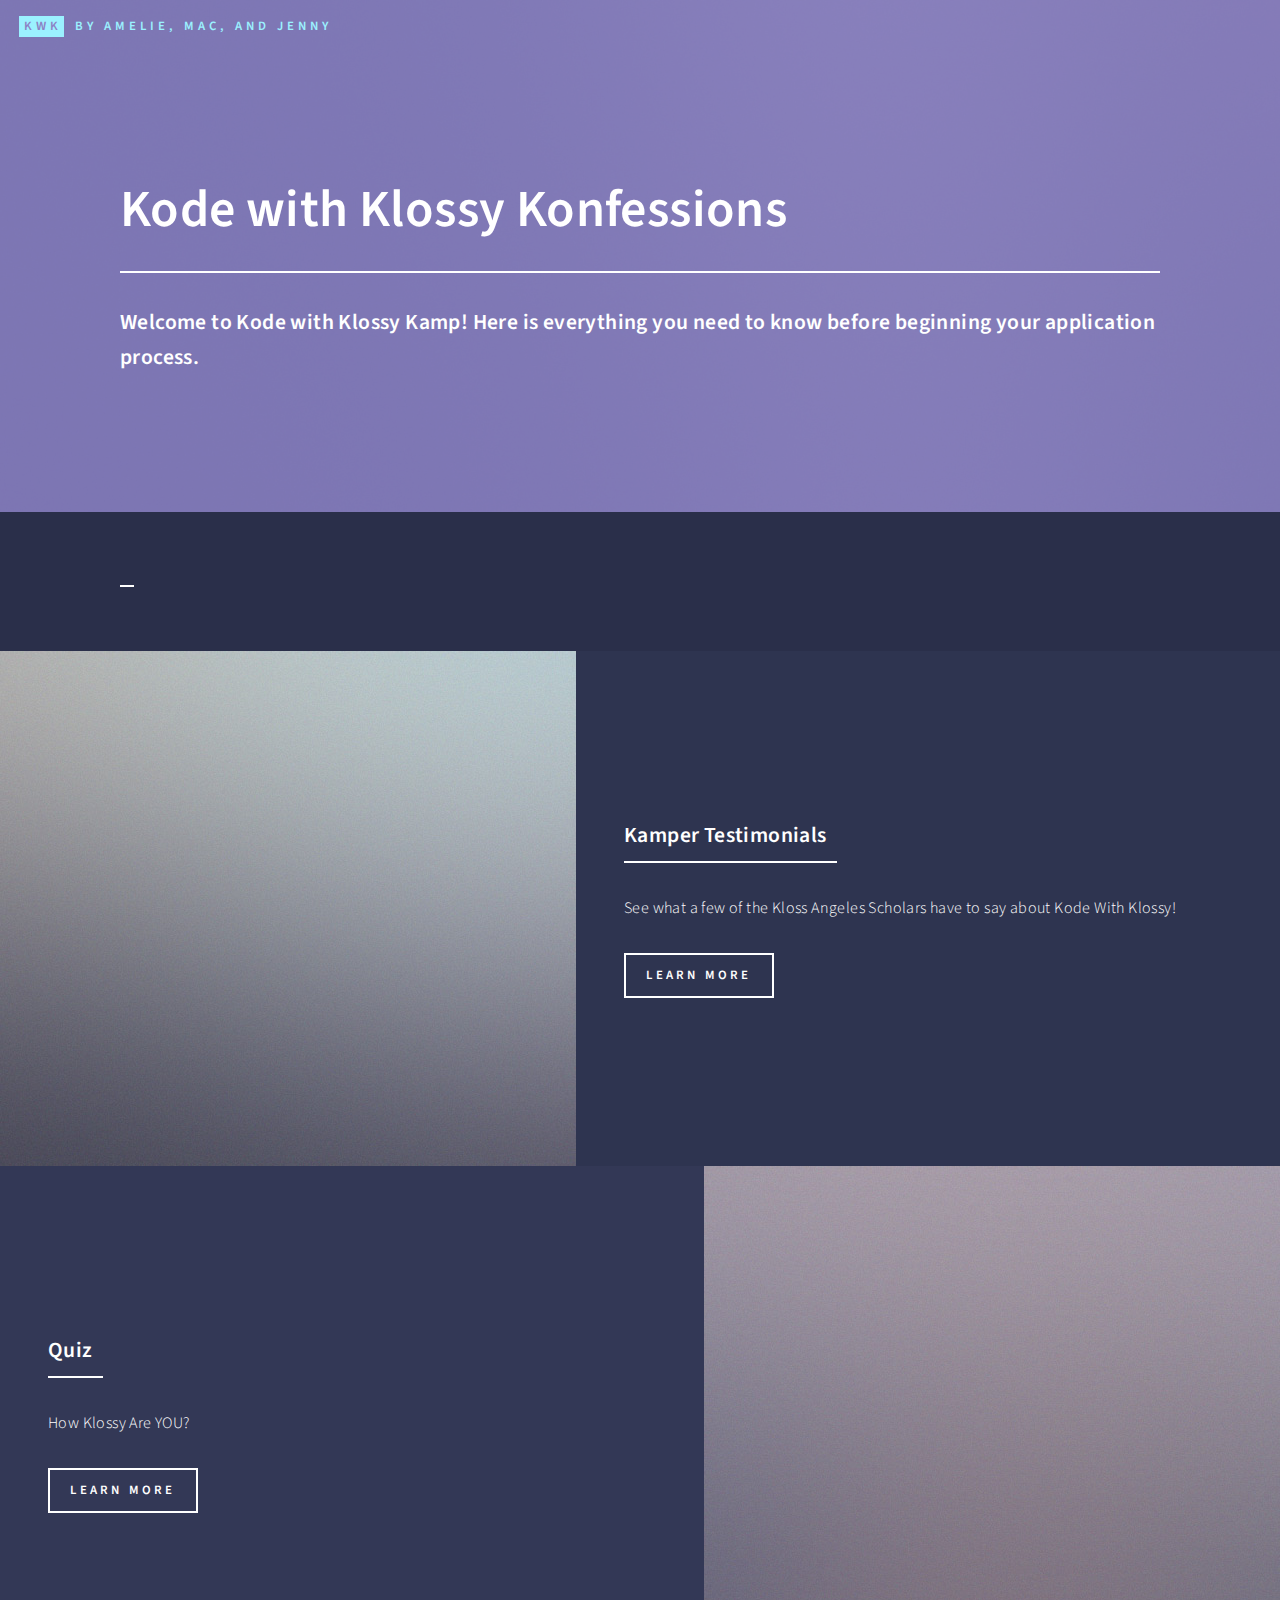
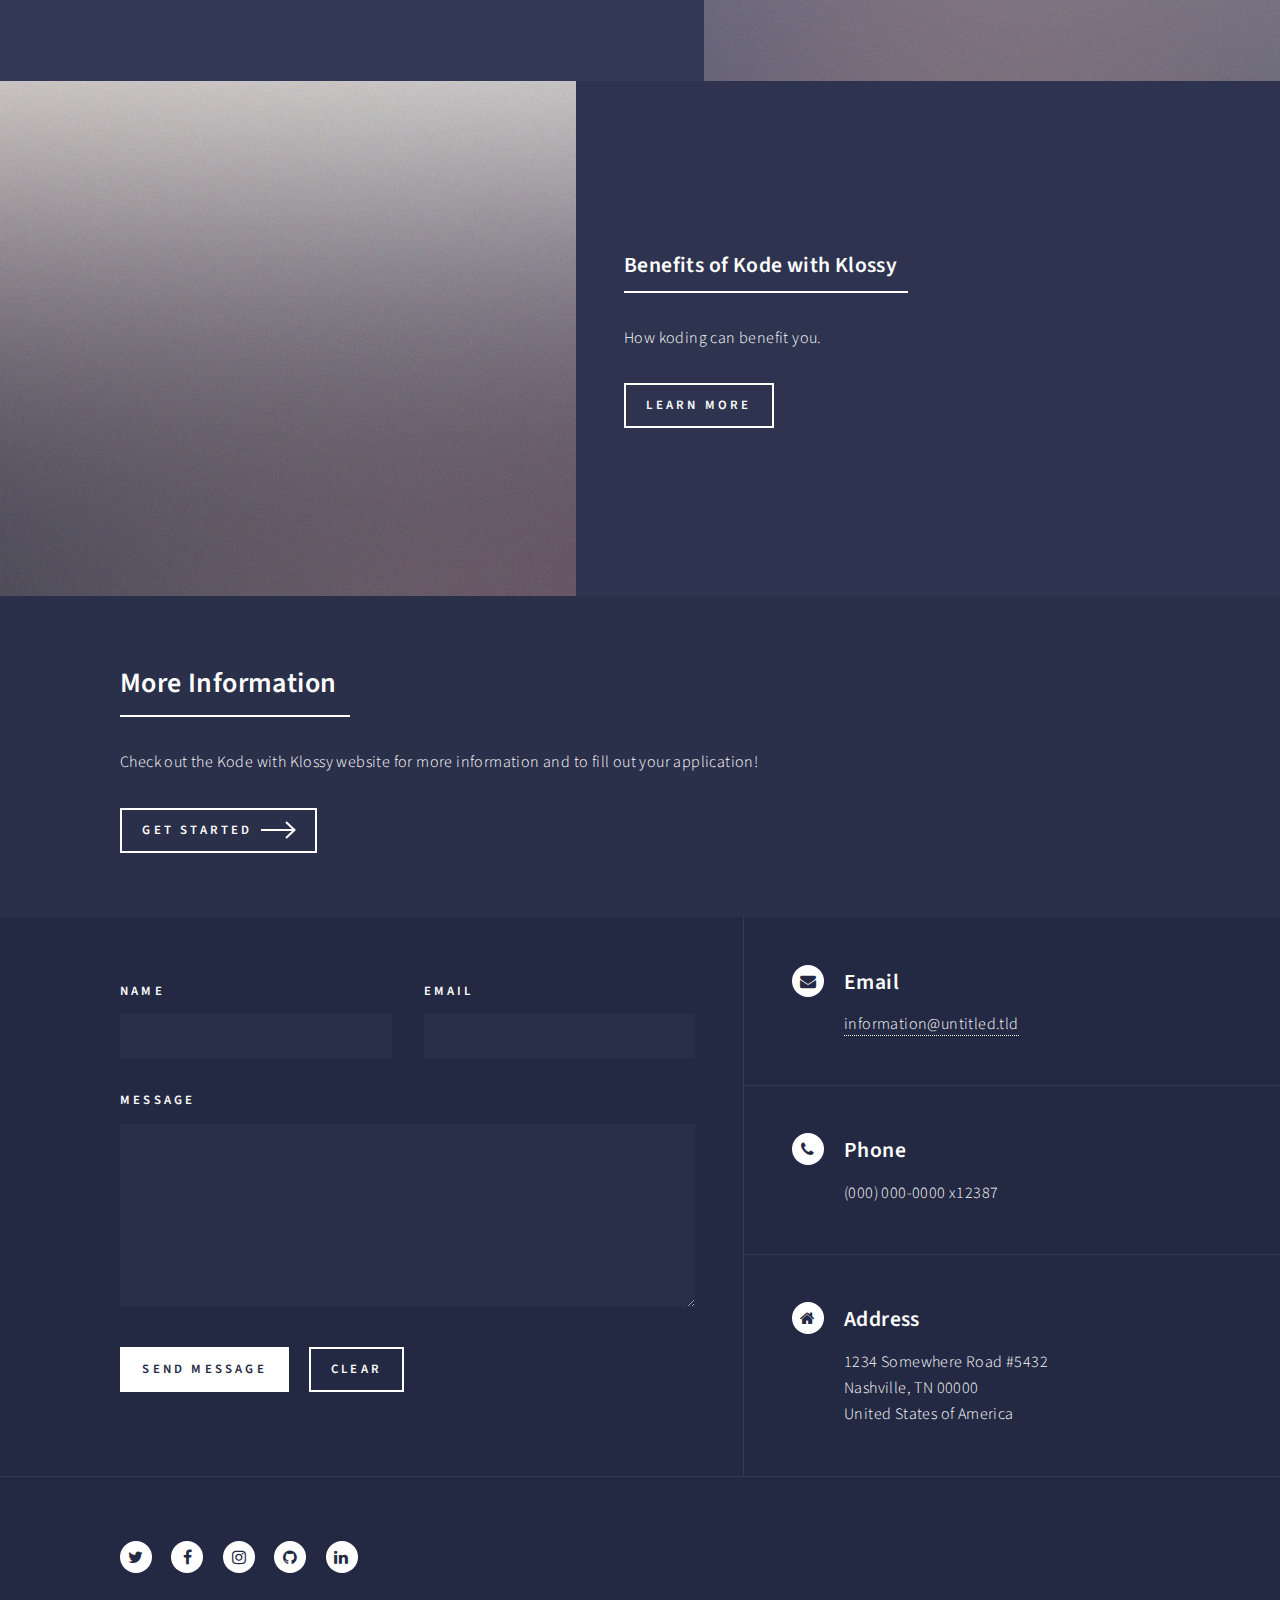
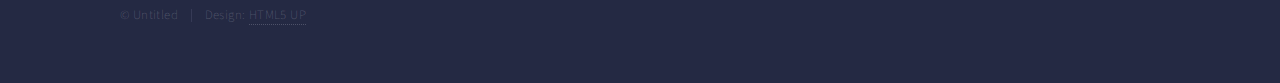
==== commit 9174f712: "delete index and change to actual landing page" ====
--- a/index.html
+++ b/index.html
@@ -6,7 +6,7 @@
 -->
 <html>
 	<head>
-		
+		<title>Kode with Klossy Konfessions</title>
 		<meta charset="utf-8" />
 		<meta name="viewport" content="width=device-width, initial-scale=1, user-scalable=no" />
 		<!--[if lte IE 8]><script src="assets/js/ie/html5shiv.js"></script><![endif]-->
@@ -20,27 +20,27 @@
 			<div id="wrapper">
 
 				<!-- Header -->
-					<header id="header" class="alt">
+				<!-- Note: The "styleN" class below should match that of the banner element. -->
+					<header id="header" class="alt style2">
 						<a href="index.html" class="logo"><strong>KWK</strong> <span>by Amelie, Mac, and Jenny</span></a>
-						<nav>
-							<a href="#menu">Menu</a>
-						</nav>
+						
 					</header>
 
 			
 
 				<!-- Banner -->
-					<section id="banner" class="major">
+				<!-- Note: The "styleN" class below should match that of the header element. -->
+					<section id="banner" class="style2">
 						<div class="inner">
+							<span class="image">
+								<img src="images/pic07.jpg" alt="" />
+							</span>
 							<header class="major">
-								<h1>Hi, my name is Forty</h1>
+								<h1>Kode with Klossy Konfessions</h1>
 							</header>
 							<div class="content">
-								<p>A responsive site template designed by HTML5 UP<br />
-								and released under the Creative Commons.</p>
-								<ul class="actions">
-									<li><a href="#one" class="button next scrolly">Get Started</a></li>
-								</ul>
+								<h3>Welcome to Kode with Klossy Kamp! Here is everything you need to know
+								 before beginning your application process.</h3>
 							</div>
 						</div>
 					</section>
@@ -49,72 +49,76 @@
 					<div id="main">
 
 						<!-- One -->
-							<section id="one" class="tiles">
-								<article>
-									<span class="image">
-										<img src="images/pic01.jpg" alt="" />
-									</span>
-									<header class="major">
-										<h3><a href="landing.html" class="link">Aliquam</a></h3>
-										<p>Ipsum dolor sit amet</p>
-									</header>
-								</article>
-								<article>
-									<span class="image">
-										<img src="images/pic02.jpg" alt="" />
-									</span>
-									<header class="major">
-										<h3><a href="landing.html" class="link">Tempus</a></h3>
-										<p>feugiat amet tempus</p>
-									</header>
-								</article>
-								<article>
-									<span class="image">
-										<img src="images/pic03.jpg" alt="" />
-									</span>
-									<header class="major">
-										<h3><a href="landing.html" class="link">Magna</a></h3>
-										<p>Lorem etiam nullam</p>
-									</header>
-								</article>
-								<article>
-									<span class="image">
-										<img src="images/pic04.jpg" alt="" />
-									</span>
-									<header class="major">
-										<h3><a href="landing.html" class="link">Ipsum</a></h3>
-										<p>Nisl sed aliquam</p>
-									</header>
-								</article>
-								<article>
-									<span class="image">
-										<img src="images/pic05.jpg" alt="" />
-									</span>
-									<header class="major">
-										<h3><a href="landing.html" class="link">Consequat</a></h3>
-										<p>Ipsum dolor sit amet</p>
-									</header>
-								</article>
-								<article>
-									<span class="image">
-										<img src="images/pic06.jpg" alt="" />
-									</span>
-									<header class="major">
-										<h3><a href="landing.html" class="link">Etiam</a></h3>
-										<p>Feugiat amet tempus</p>
-									</header>
-								</article>
-							</section>
-
-						<!-- Two -->
-							<section id="two">
+							<section id="one">
 								<div class="inner">
 									<header class="major">
-										<h2>Massa libero</h2>
+										<h2></h2>
 									</header>
-									<p>Nullam et orci eu lorem consequat tincidunt vivamus et sagittis libero. Mauris aliquet magna magna sed nunc rhoncus pharetra. Pellentesque condimentum sem. In efficitur ligula tate urna. Maecenas laoreet massa vel lacinia pellentesque lorem ipsum dolor. Nullam et orci eu lorem consequat tincidunt. Vivamus et sagittis libero. Mauris aliquet magna magna sed nunc rhoncus amet pharetra et feugiat tempus.</p>
+									<p></p>
+								</div>
+							</section>
+
+						<!-- Two -->
+							<section id="two" class="spotlights">
+								<section>
+									<a href="generic.html" class="image">
+										<img src="images/pic08.jpg" alt="" data-position="center center" />
+									</a>
+									<div class="content">
+										<div class="inner">
+											<header class="major">
+												<h3>Kamper Testimonials</h3></h3>
+											</header>
+											<p>See what a few of the Kloss Angeles Scholars have to say about Kode With Klossy!</p>
+											<ul class="actions">
+												<li><a href="generic.html" class="button">Learn more</a></li>
+											</ul>
+										</div>
+									</div>
+								</section>
+								<section>
+									<a href="generic.html" class="image">
+										<img src="images/pic09.jpg" alt="" data-position="top center" />
+									</a>
+									<div class="content">
+										<div class="inner">
+											<header class="major">
+												<h3>Quiz</h3>
+											</header>
+											<p>How Klossy Are YOU?</p>
+											<ul class="actions">
+												<li><a href="https://github.com/aminahmajrashi/aad-kalculator-project" class="button">Learn more</a></li>
+											</ul>
+										</div>
+									</div>
+								</section>
+								<section>
+									<a href="generic.html" class="image">
+										<img src="images/pic10.jpg" alt="" data-position="25% 25%" />
+									</a>
+									<div class="content">
+										<div class="inner">
+											<header class="major">
+												<h3>Benefits of Kode with Klossy</h3>
+											</header>
+											<p>How koding can benefit you.</p>
+											<ul class="actions">
+												<li><a href="elements.html" class="button">Learn more</a></li>
+											</ul>
+										</div>
+									</div>
+								</section>
+							</section>
+
+						<!-- Three -->
+							<section id="three">
+								<div class="inner">
+									<header class="major">
+										<h2>More Information</h2>
+									</header>
+									<p>Check out the Kode with Klossy website for more information and to fill out your application!</p>
 									<ul class="actions">
-										<li><a href="landing.html" class="button next">Get Started</a></li>
+										<li><a href="https://www.kodewithklossy.com/" class="button next">Get Started</a></li>
 									</ul>
 								</div>
 							</section>
